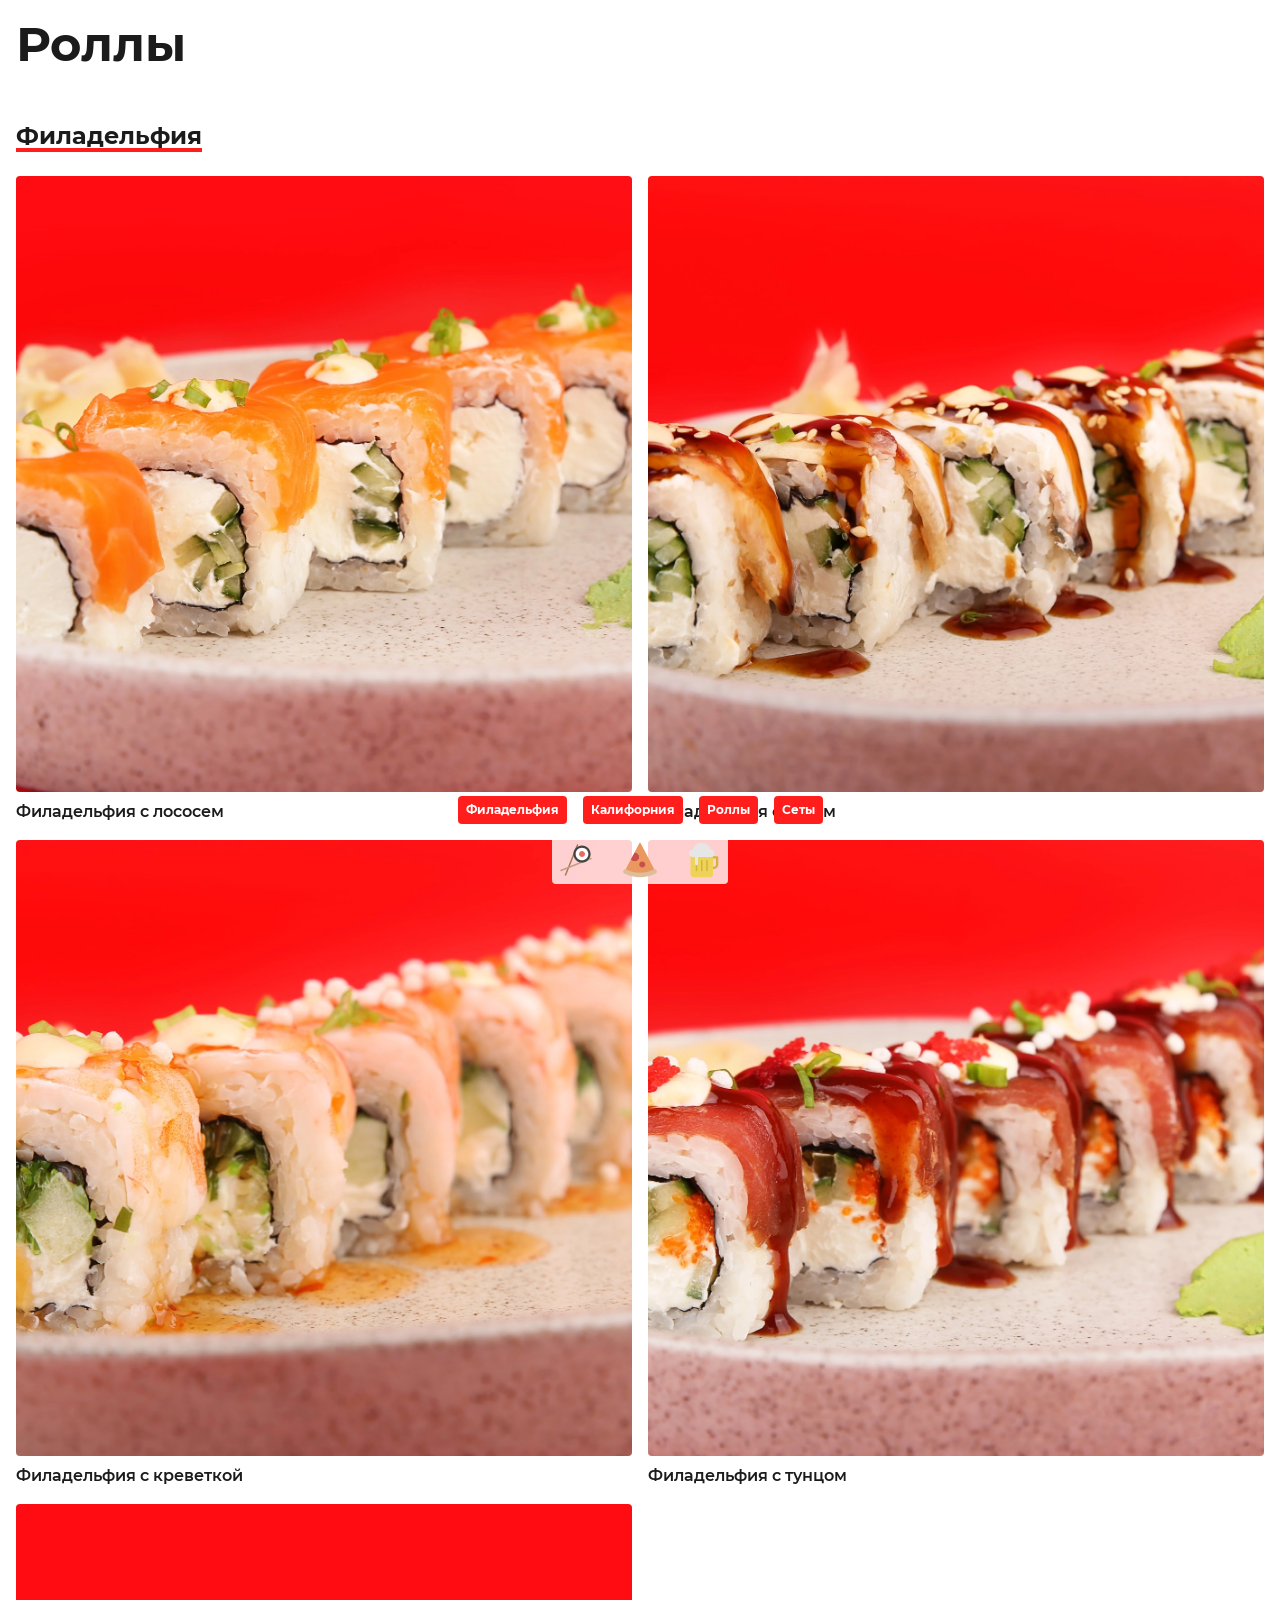
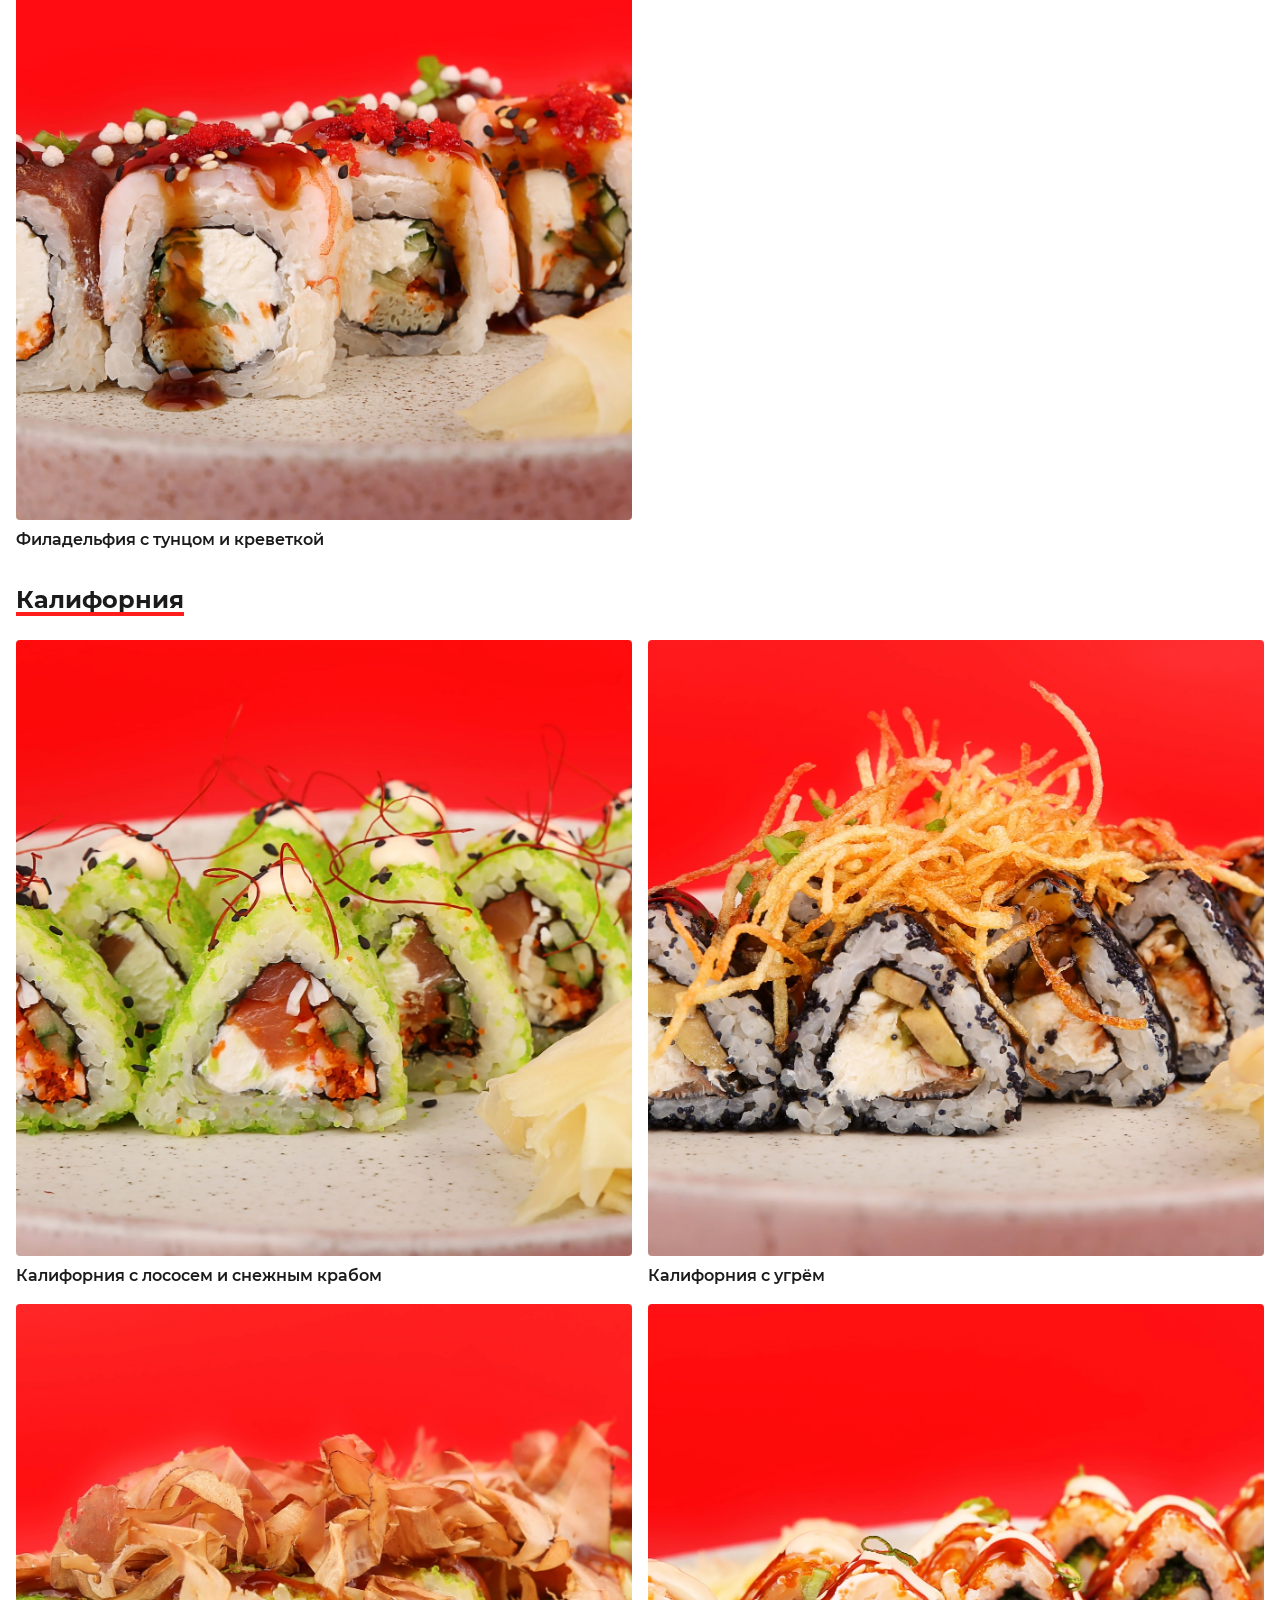
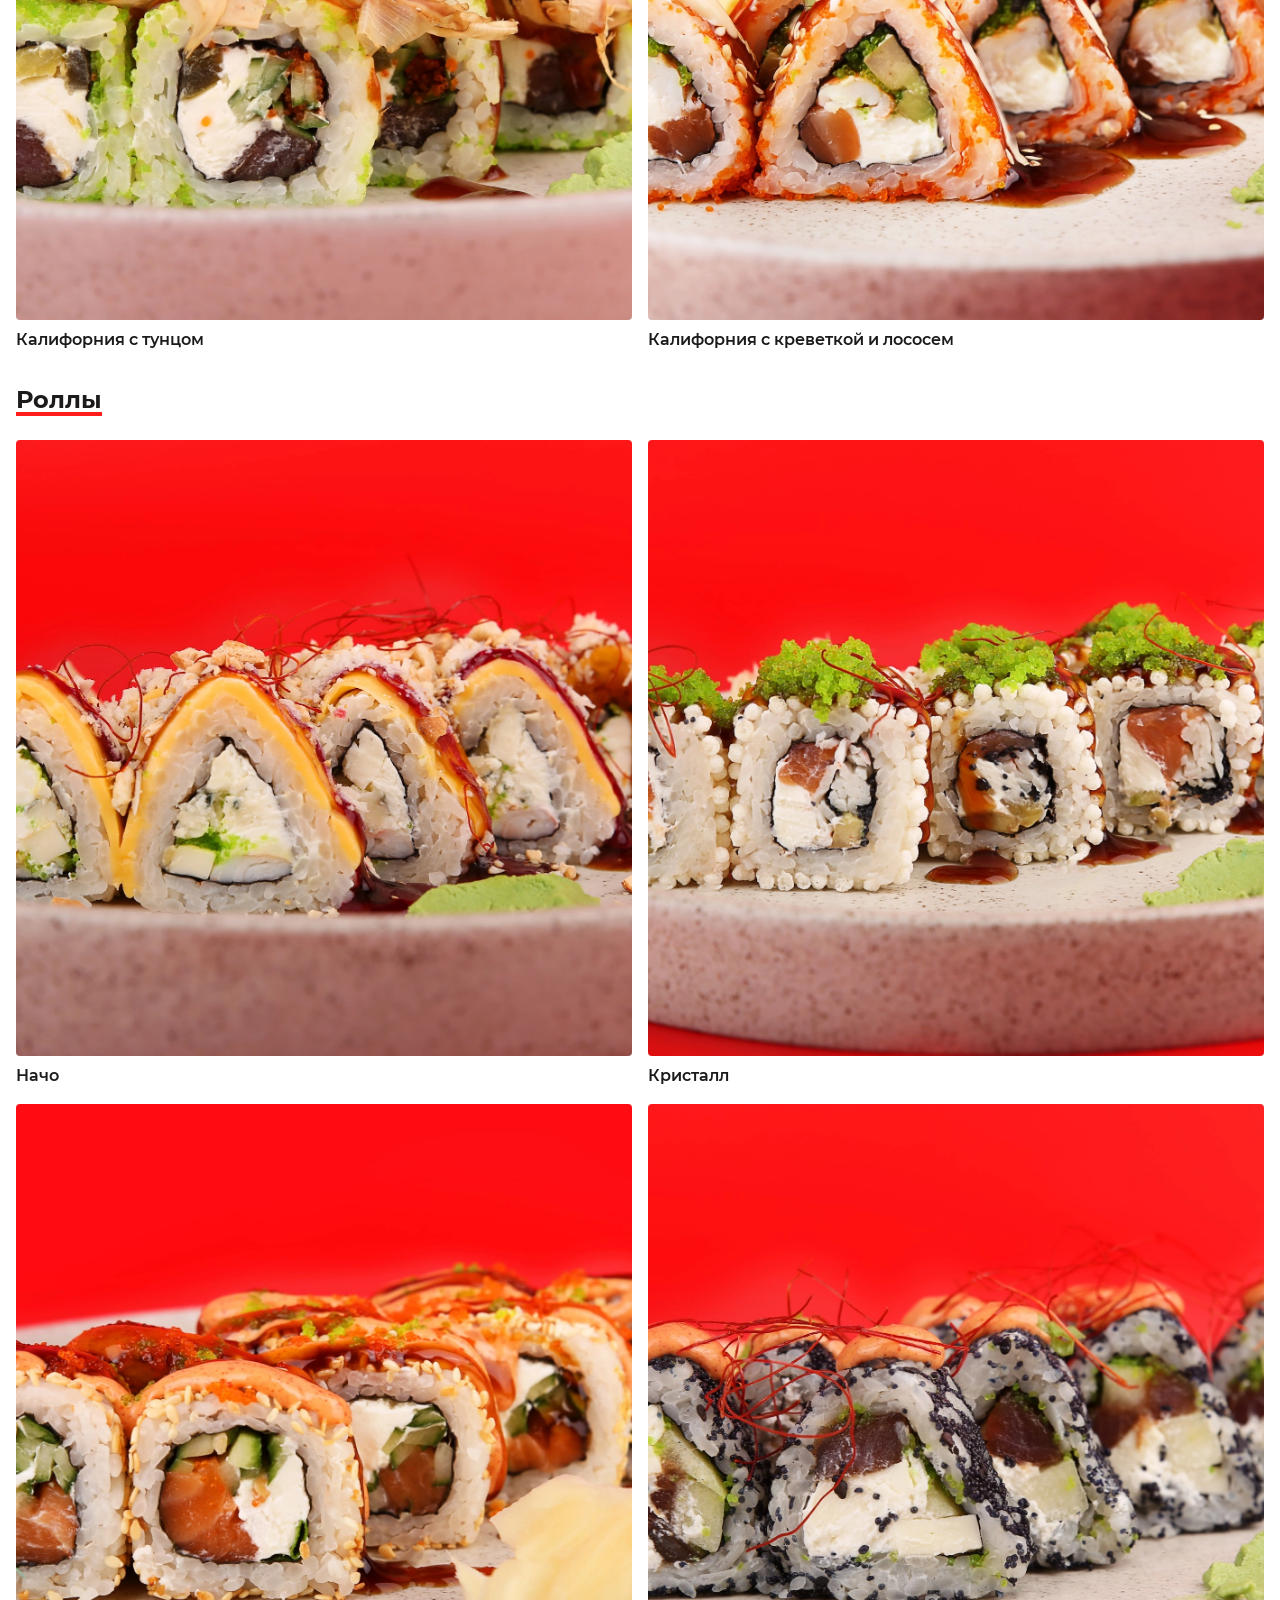
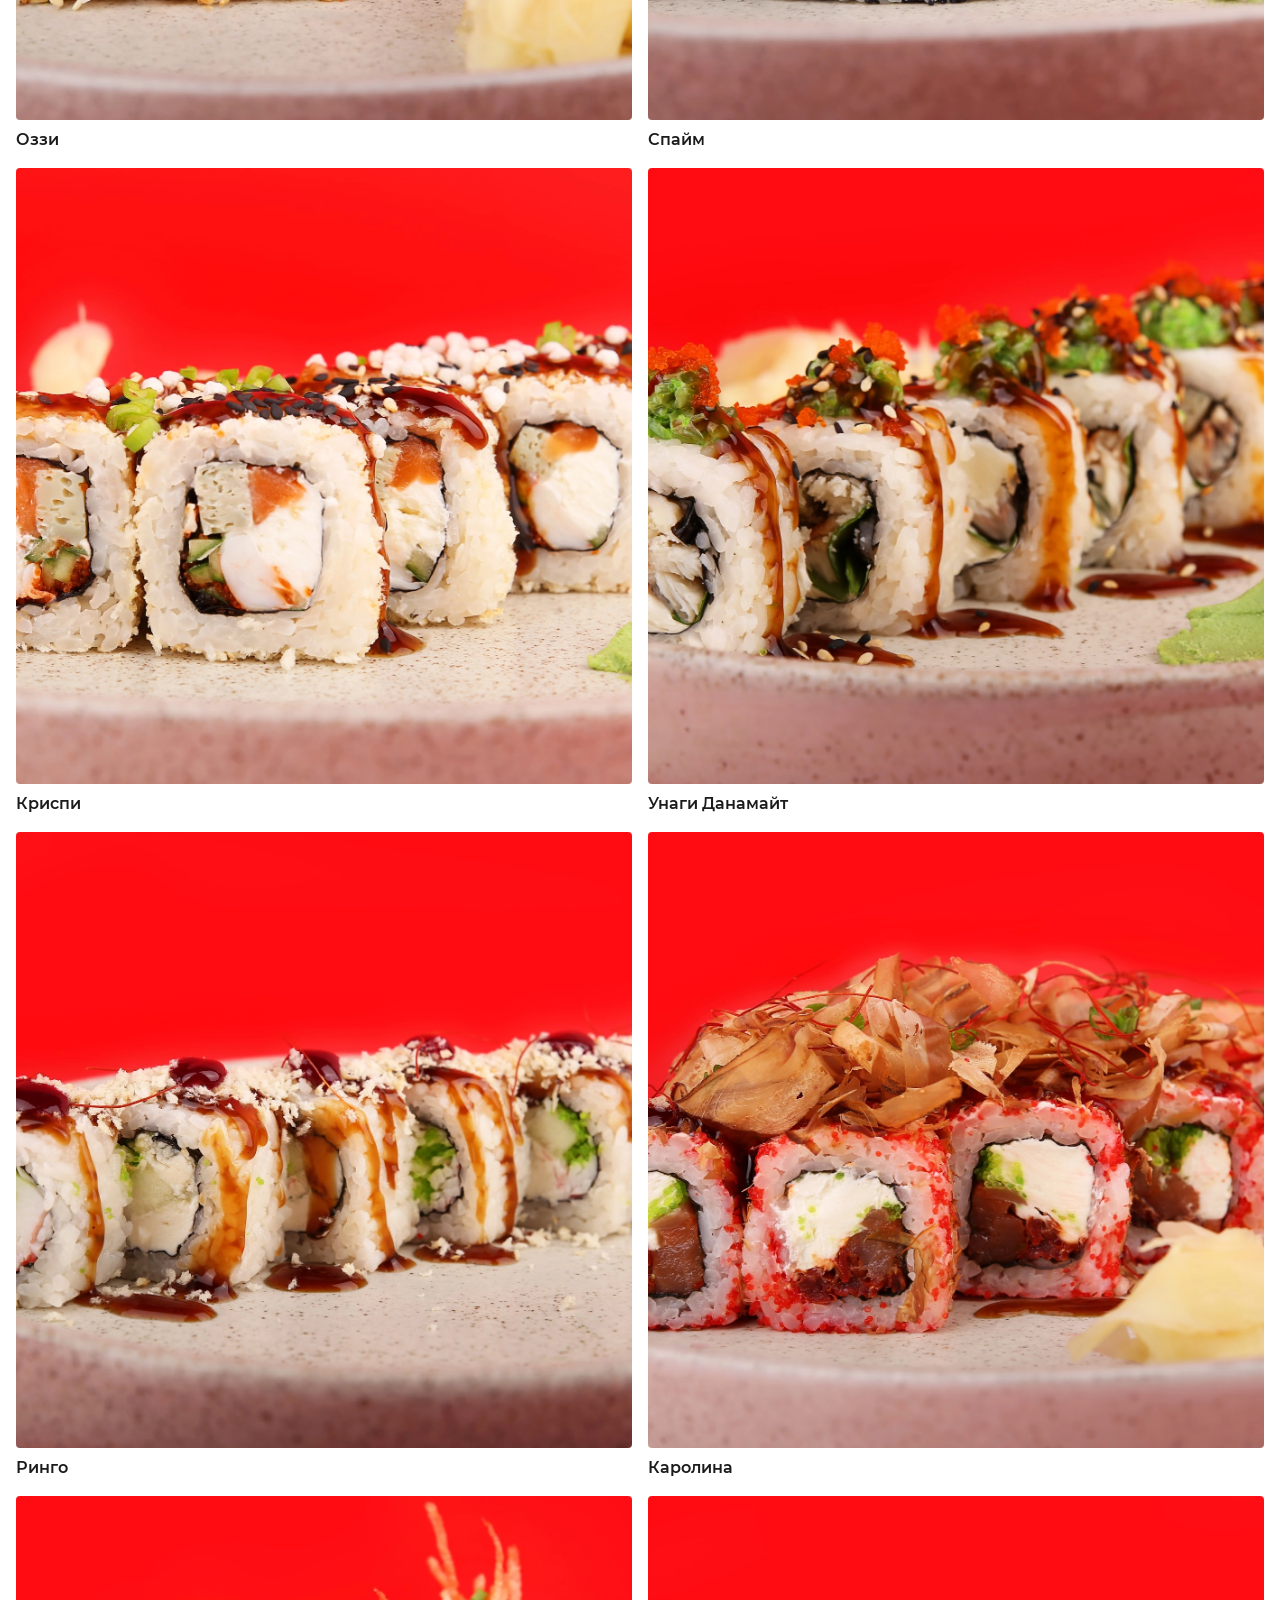
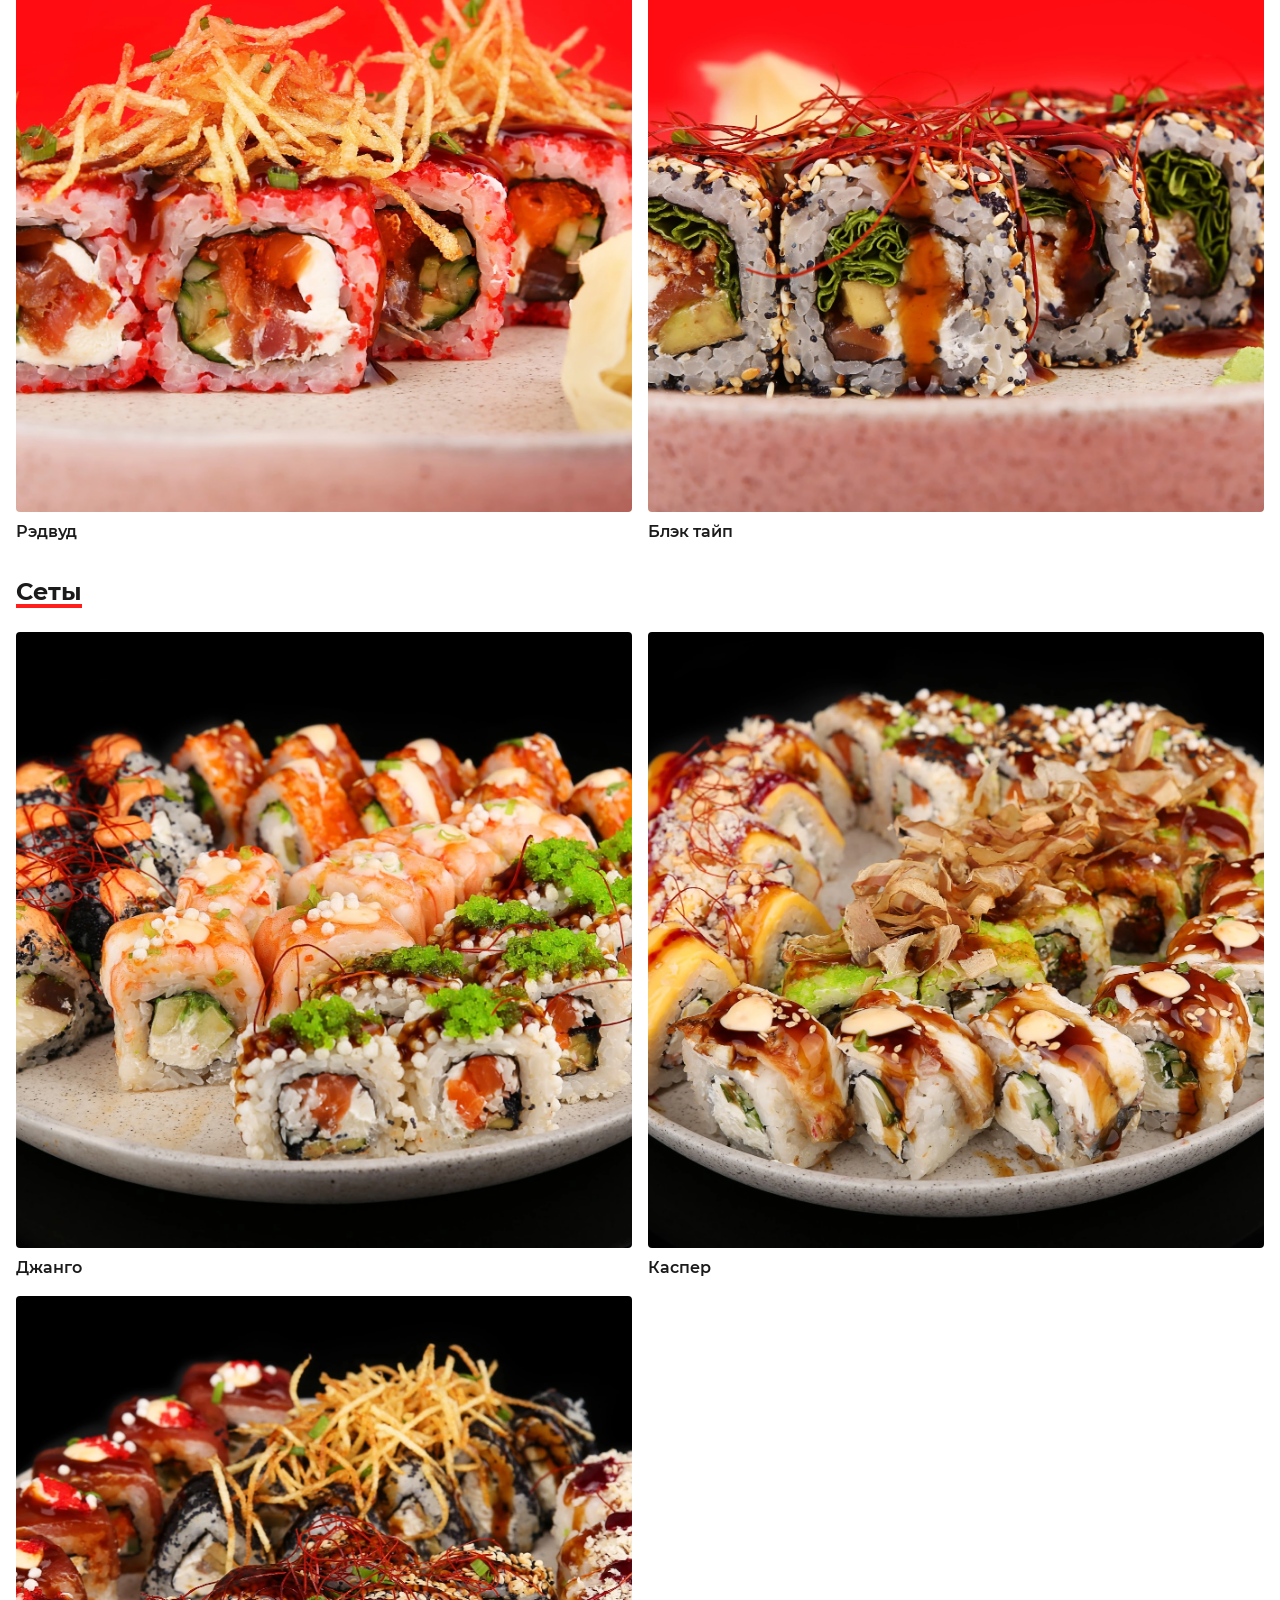
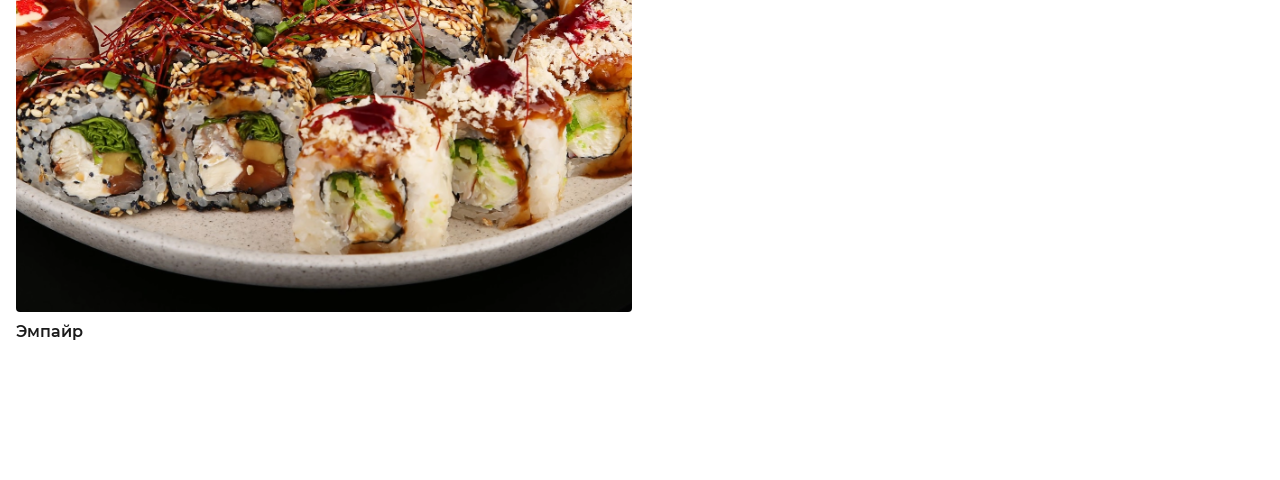
==== index.html @ 9e0c62c6 "Add files via upload" ====
<!DOCTYPE html>
<html class="page" lang="ru">
  <head>
    <meta charset="utf-8">
    <meta name="viewport" content="width=device-width initial-scale=1">
    <meta name="format-detection" content="telephone=no">
    <meta name="format-detection" content="date=no">
    <meta name="format-detection" content="address=no">
    <meta name="format-detection" content="email=no">
    <link rel="icon" href="favicon/favicon.ico" sizes="any">
    <link rel="icon" href="favicon/icon.svg" type="image/svg+xml">
    <link rel="apple-touch-icon" href="favicon/apple-touch-icon.png">
    <link rel="manifest" href="favicon/site.webmanifest">
    <title>RedCups</title>
    <meta name="description" content="RedCups">
    <link rel="preload" href="fonts/montserrat-400.woff2" as="font" crossorigin="anonymous">
    <link rel="preload" href="fonts/montserrat-600.woff2" as="font" crossorigin="anonymous">
    <link rel="preload" href="fonts/montserrat-700.woff2" as="font" crossorigin="anonymous">
    <link rel="stylesheet" href="css/style.min.css?_v=20260704190620">
  </head>
  <body class="page__body">
    <header class="header">
      <div class="header__container container">
        <div class="header__filter filter">
          <ul class="filter__list">
            <li class="filter__item"><a class="filter__link" href="#menu-list-1">Филадельфия</a></li>
            <li class="filter__item"><a class="filter__link" href="#menu-list-2">Калифорния </a></li>
            <li class="filter__item"><a class="filter__link" href="#menu-list-3">Роллы </a></li>
            <li class="filter__item"><a class="filter__link" href="#menu-list-4">Сеты</a></li>
          </ul>
        </div>
        <div class="header__wrapper"><a class="header__toggle" href="index.html"><img class="header__toggle-image" src="./img/static/category-1.svg" alt="Роллы" loading="lazy"></a><a class="header__toggle" href="menu.html"><img class="header__toggle-image" src="./img/static/category-2.svg" alt="Меню." loading="lazy"></a><a class="header__toggle" href="drink.html"><img class="header__toggle-image" src="./img/static/category-3.svg" alt="Напитки" loading="lazy"></a></div>
      </div>
    </header>
    <main class="main">
      <h1 class="main__title">Роллы</h1>
      <section class="content">
        <div class="content__container container">
          <div class="menu">
                <ul class="menu__list" id="menu-list-1">
                  <li class="menu__item">
                    <h2 class="menu__title">Филадельфия</h2>
                    <ul class="menu__position-list">
                      <li class="item">
                        <h3 class="item__title">Филадельфия с лососем</h3>
                        <div class="item__image">
                          <picture>
                            <source srcset="./img/content/rolls-01.webp" type="image/webp"><img src="./img/content/rolls-01.jpg" alt="" width="156">
                          </picture>
                        </div>
                            <article class="card">
                              <button class="card__close" type="button"><span class="card__icon"><img src="./img/static/menu-close.svg" alt=""></span></button>
                              <div class="card__wrapper">
                                <h3 class="card__title">Филадельфия с лососем</h3>
                                <div class="card__image">
                                  <picture>
                                    <source srcset="./img/content/rolls-01.webp" type="image/webp"><img src="./img/content/rolls-01.jpg" alt="">
                                  </picture>
                                </div>
                                <div class="card__text">
                    <p><b>Выход:</b> 250г.</p>
                    <p><b>Время приготовления:</b> 2 минуты.</p>
                    <p><b>Состав:</b> Рис, нори, лосось, огурец, сливочный сыр, соус майо, зелёный лук.</p>
                    <p><b>Алергены:</b> Сыр, яйцо, морепродукты.</p>
                    <p><b>Особенности приготовления:</b> Начинка выкладывается равномерно по центру. Ролл квадратной формы, нарезается на 6 частей.</p>
                    <p><b>Зона контроля:</b> Подача соответствует фотографии в меню. Кусочки ролла одинаковые.</p>
                    <p><b>Варианты замены сырья:</b> Заменить ничего нельзя, можно не ложить любой из компонентов, но при этом первоначальный вкус ролла будет утерян.</p>
                </div>
                              </div>
                            </article>
                      </li>
                      <li class="item">
                        <h3 class="item__title">Филадельфия с угрём</h3>
                        <div class="item__image">
                          <picture>
                            <source srcset="./img/content/rolls-02.webp" type="image/webp"><img src="./img/content/rolls-02.jpg" alt="" width="156">
                          </picture>
                        </div>
                            <article class="card">
                              <button class="card__close" type="button"><span class="card__icon"><img src="./img/static/menu-close.svg" alt=""></span></button>
                              <div class="card__wrapper">
                                <h3 class="card__title">Филадельфия с угрём</h3>
                                <div class="card__image">
                                  <picture>
                                    <source srcset="./img/content/rolls-02.webp" type="image/webp"><img src="./img/content/rolls-02.jpg" alt="">
                                  </picture>
                                </div>
                                <div class="card__text">
                    <p><b>Выход:</b> 250г.</p>
                    <p><b>Время приготовления:</b> 2 минуты.</p>
                    <p><b>Состав:</b> Рис, нори, угорь, сливочный сыр, огурец, соус майо и унаги, кунжут белый жаренный, зелёный лук.</p>
                    <p><b>Алергены:</b> Сыр, яйцо, морепродукты, кунжут.</p>
                    <p><b>Особенности приготовления:</b> Начинка выкладывается равномерно по центру. Ролл квадратной формы, нарезается на 6 частей.</p>
                    <p><b>Зона контроля:</b> Подача соответствует фотографии в меню. Кусочки ролла одинаковые.</p>
                    <p><b>Варианты замены сырья:</b> Заменить ничего нельзя, можно не ложить любой из компонентов, но при этом первоначальный вкус ролла будет утерян.</p>
                </div>
                              </div>
                            </article>
                      </li>
                      <li class="item">
                        <h3 class="item__title">Филадельфия с креветкой</h3>
                        <div class="item__image">
                          <picture>
                            <source srcset="./img/content/rolls-03.webp" type="image/webp"><img src="./img/content/rolls-03.jpg" alt="" width="156">
                          </picture>
                        </div>
                            <article class="card">
                              <button class="card__close" type="button"><span class="card__icon"><img src="./img/static/menu-close.svg" alt=""></span></button>
                              <div class="card__wrapper">
                                <h3 class="card__title">Филадельфия с креветкой</h3>
                                <div class="card__image">
                                  <picture>
                                    <source srcset="./img/content/rolls-03.webp" type="image/webp"><img src="./img/content/rolls-03.jpg" alt="">
                                  </picture>
                                </div>
                                <div class="card__text">
                    <p><b>Выход:</b> 250г.</p>
                    <p><b>Время приготовления:</b> 2 минуты.</p>
                    <p><b>Состав:</b> Рис, нори, креветка, сливочный сыр, яблоко, тар-тар из чуки (мелко рубленная чука, икра масаго зелёная, соус гомадаре), соус майо (майонез перепелиный, соус сладкий чили) и сладкий чили, рисовые шарики, зелёный лук.</p>
                    <p><b>Алергены:</b> Сыр, яйцо, морепродукты.</p>
                    <p><b>Особенности приготовления:</b> Начинка выкладывается равномерно по центру. Ролл квадратной формы, нарезается на 6 частей.</p>
                    <p><b>Зона контроля:</b> Подача соответствует фотографии в меню. Кусочки ролла одинаковые.</p>
                    <p><b>Варианты замены сырья:</b> Заменить ничего нельзя, можно не ложить любой из компонентов, но при этом первоначальный вкус ролла будет утерян.</p>
                </div>
                              </div>
                            </article>
                      </li>
                      <li class="item">
                        <h3 class="item__title">Филадельфия с тунцом</h3>
                        <div class="item__image">
                          <picture>
                            <source srcset="./img/content/rolls-04.webp" type="image/webp"><img src="./img/content/rolls-04.jpg" alt="" width="156">
                          </picture>
                        </div>
                            <article class="card">
                              <button class="card__close" type="button"><span class="card__icon"><img src="./img/static/menu-close.svg" alt=""></span></button>
                              <div class="card__wrapper">
                                <h3 class="card__title">Филадельфия с тунцом</h3>
                                <div class="card__image">
                                  <picture>
                                    <source srcset="./img/content/rolls-04.webp" type="image/webp"><img src="./img/content/rolls-04.jpg" alt="">
                                  </picture>
                                </div>
                                <div class="card__text">
                    <p><b>Выход:</b> 250г.</p>
                    <p><b>Время приготовления:</b> 2 минуты.</p>
                    <p><b>Состав:</b> Рис, нори, маринованный тунец (соевый соус, соус мирин), сливочный сыр, огурец, перец холопеньо, икра масаго красная, соус хабанеро (острый соус табаско хабанеро, смешанный с соусом унаги), соус майо (майонез смешанный со сладким чили), рисовые шарики, зелёный лук.</p>
                    <p><b>Алергены:</b> Сыр, яйцо, морепродукты, острый перец.</p>
                    <p><b>Особенности приготовления:</b> Начинка выкладывается равномерно по центру. Ролл квадратной формы, нарезается на 6 частей.</p>
                    <p><b>Зона контроля:</b> Подача соответствует фотографии в меню. Кусочки ролла одинаковые.</p>
                    <p><b>Варианты замены сырья:</b> Заменить ничего нельзя, можно не ложить любой из компонентов, но при этом первоначальный вкус ролла будет утерян.</p>
                </div>
                              </div>
                            </article>
                      </li>
                      <li class="item">
                        <h3 class="item__title">Филадельфия с тунцом и креветкой</h3>
                        <div class="item__image">
                          <picture>
                            <source srcset="./img/content/rolls-05.webp" type="image/webp"><img src="./img/content/rolls-05.jpg" alt="" width="156">
                          </picture>
                        </div>
                            <article class="card">
                              <button class="card__close" type="button"><span class="card__icon"><img src="./img/static/menu-close.svg" alt=""></span></button>
                              <div class="card__wrapper">
                                <h3 class="card__title">Филадельфия с тунцом и креветкой</h3>
                                <div class="card__image">
                                  <picture>
                                    <source srcset="./img/content/rolls-05.webp" type="image/webp"><img src="./img/content/rolls-05.jpg" alt="">
                                  </picture>
                                </div>
                                <div class="card__text">
                    <p><b>Выход:</b> 290г.</p>
                    <p><b>Время приготовления:</b> 2,5 минуты.</p>
                    <p><b>Состав:</b> Рис, нори, сливочный сыр, огурец, икра масаго оранжевая (внутри), японский блинчик. Половина ролла панируется в тунце маринованном (соевый соус, соус мирин), сверху ставятся капли соуса хабанеро (соус табаско хабанеро смешанный с унаги) и посыпается рисовыми шариками и зелёным луком. Вторая половина панируется в отварной креветке, поливается соусом унаги, декорируется икрой масаго красной и миксом кунжута.</p>
                    <p><b>Алергены:</b> Сыр, яйцо, морепродукты, острый перец.</p>
                    <p><b>Особенности приготовления:</b> Начинка выкладывается равномерно по центру. Ролл квадратной формы, нарезается на 8 частей.</p>
                    <p><b>Зона контроля:</b> Подача соответствует фотографии в меню. Кусочки ролла одинаковые.</p>
                    <p><b>Варианты замены сырья:</b> Заменить ничего нельзя, можно не ложить любой из компонентов, но при этом первоначальный вкус ролла будет утерян.</p>
                </div>
                              </div>
                            </article>
                      </li>
                    </ul>
                  </li>
                </ul>
                <ul class="menu__list" id="menu-list-2">
                  <li class="menu__item">
                    <h2 class="menu__title">Калифорния</h2>
                    <ul class="menu__position-list">
                      <li class="item">
                        <h3 class="item__title">Калифорния с лососем и снежным крабом</h3>
                        <div class="item__image">
                          <picture>
                            <source srcset="./img/content/rolls-06.webp" type="image/webp"><img src="./img/content/rolls-06.jpg" alt="" width="156">
                          </picture>
                        </div>
                            <article class="card">
                              <button class="card__close" type="button"><span class="card__icon"><img src="./img/static/menu-close.svg" alt=""></span></button>
                              <div class="card__wrapper">
                                <h3 class="card__title">Калифорния с лососем и снежным крабом</h3>
                                <div class="card__image">
                                  <picture>
                                    <source srcset="./img/content/rolls-06.webp" type="image/webp"><img src="./img/content/rolls-06.jpg" alt="">
                                  </picture>
                                </div>
                                <div class="card__text">
                    <p><b>Выход:</b> 220г.</p>
                    <p><b>Время приготовления:</b> 2 минуты</p>
                    <p><b>Состав:</b> Рис, нори, копчённый лосось, снежный краб, сливочный сыр, огурец, масаго оранжевая (внутри). Панируется в зелёной икре масаго, сверху точки соуса майо (майонез и соус сладкий чили), декорируется чёрным кунжутом и нитями чили.</p>
                    <p><b>Алергены:</b> Сыр, яйцо, морепродукты.</p>
                    <p><b>Особенности приготовления:</b> Начинка выкладывается равномерно по центру. Ролл треугольной формы, нарезается на 8 частей.</p>
                    <p><b>Зона контроля:</b> Подача соответствует фотографии в меню. Кусочки ролла одинаковые.</p>
                    <p><b>Варианты замены сырья:</b> Заменить ничего нельзя, можно не ложить любой из компонентов, но при этом первоначальный вкус ролла будет утерян.</p>
                </div>
                              </div>
                            </article>
                      </li>
                      <li class="item">
                        <h3 class="item__title">Калифорния с угрём</h3>
                        <div class="item__image">
                          <picture>
                            <source srcset="./img/content/rolls-07.webp" type="image/webp"><img src="./img/content/rolls-07.jpg" alt="" width="156">
                          </picture>
                        </div>
                            <article class="card">
                              <button class="card__close" type="button"><span class="card__icon"><img src="./img/static/menu-close.svg" alt=""></span></button>
                              <div class="card__wrapper">
                                <h3 class="card__title">Калифорния с угрём</h3>
                                <div class="card__image">
                                  <picture>
                                    <source srcset="./img/content/rolls-07.webp" type="image/webp"><img src="./img/content/rolls-07.jpg" alt="">
                                  </picture>
                                </div>
                                <div class="card__text">
                    <p><b>Выход:</b> 230г.</p>
                    <p><b>Время приготовления:</b> 2 минуты.</p>
                    <p><b>Состав:</b> Рис, нори, угорь, авокадо, сливочный сыр. Панируется в чёрной икре масаго и чёрном кунжуте, поливается соусом унаги, украшается картофелем пай и зелёным луком.</p>
                    <p><b>Алергены:</b> Сыр, авокадо, морепродукты.</p>
                    <p><b>Особенности приготовления:</b> Начинка выкладывается равномерно по центру. Ролл треугольной формы, нарезается на 8 частей.</p>
                    <p><b>Зона контроля:</b> Подача соответствует фотографии в меню. Кусочки ролла одинаковые.</p>
                    <p><b>Варианты замены сырья:</b> Заменить ничего нельзя, можно не ложить любой из компонентов, но при этом первоначальный вкус ролла будет утерян.</p>
                </div>
                              </div>
                            </article>
                      </li>
                      <li class="item">
                        <h3 class="item__title">Калифорния с тунцом</h3>
                        <div class="item__image">
                          <picture>
                            <source srcset="./img/content/rolls-08.webp" type="image/webp"><img src="./img/content/rolls-08.jpg" alt="" width="156">
                          </picture>
                        </div>
                            <article class="card">
                              <button class="card__close" type="button"><span class="card__icon"><img src="./img/static/menu-close.svg" alt=""></span></button>
                              <div class="card__wrapper">
                                <h3 class="card__title">Калифорния с тунцом</h3>
                                <div class="card__image">
                                  <picture>
                                    <source srcset="./img/content/rolls-08.webp" type="image/webp"><img src="./img/content/rolls-08.jpg" alt="">
                                  </picture>
                                </div>
                                <div class="card__text">
                    <p><b>Выход:</b> 230г.</p>
                    <p><b>Время приготовления:</b> 2 минуты.</p>
                    <p><b>Состав:</b> Рис, нори, маринованный тунец (соус соевый и соус мирин), перец холопеньо, сливочный сыр, огурец, оранжевая икра масаго. Панируется в зелёной икре масаго, поливается соусом хабанеро (соус табаско хабанеро и унаги), украшается стружкой тунца.</p>
                    <p><b>Алергены:</b> Сыр, острый перец, морепродукты.</p>
                    <p><b>Особенности приготовления:</b> Начинка выкладывается равномерно по центру. Ролл квадратной формы, нарезается на 8 частей.</p>
                    <p><b>Зона контроля:</b> Подача соответствует фотографии в меню. Кусочки ролла одинаковые.</p>
                    <p><b>Варианты замены сырья:</b> Заменить ничего нельзя, можно не ложить любой из компонентов, но при этом первоначальный вкус ролла будет утерян.</p>
                </div>
                              </div>
                            </article>
                      </li>
                      <li class="item">
                        <h3 class="item__title">Калифорния с креветкой и лососем</h3>
                        <div class="item__image">
                          <picture>
                            <source srcset="./img/content/rolls-09.webp" type="image/webp"><img src="./img/content/rolls-09.jpg" alt="" width="156">
                          </picture>
                        </div>
                            <article class="card">
                              <button class="card__close" type="button"><span class="card__icon"><img src="./img/static/menu-close.svg" alt=""></span></button>
                              <div class="card__wrapper">
                                <h3 class="card__title">Калифорния с креветкой и лососем</h3>
                                <div class="card__image">
                                  <picture>
                                    <source srcset="./img/content/rolls-09.webp" type="image/webp"><img src="./img/content/rolls-09.jpg" alt="">
                                  </picture>
                                </div>
                                <div class="card__text">
                    <p><b>Выход:</b> 220г.</p>
                    <p><b>Время приготовления:</b> 2 минуты.</p>
                    <p><b>Состав:</b> Рис, нори, лосось, авокадо, сливочный сыр, креветка отварная, икра масаго зелёная. Панируется в оранжевой икре масаго, поливается соусом унаги и майо (майонез со сладким чили), украшается зелёным луком и жаренным кунжутом.</p>
                    <p><b>Алергены:</b> Сыр, яйцо, морепродукты.</p>
                    <p><b>Особенности приготовления:</b> Начинка выкладывается равномерно по центру. Ролл треугольной формы, нарезается на 8 частей.</p>
                    <p><b>Зона контроля:</b> Подача соответствует фотографии в меню. Кусочки ролла одинаковые.</p>
                    <p><b>Варианты замены сырья:</b> Заменить ничего нельзя, можно не ложить любой из компонентов, но при этом первоначальный вкус ролла будет утерян.</p>
                </div>
                              </div>
                            </article>
                      </li>
                    </ul>
                  </li>
                </ul>
                <ul class="menu__list" id="menu-list-3">
                  <li class="menu__item">
                    <h2 class="menu__title">Роллы</h2>
                    <ul class="menu__position-list">
                      <li class="item">
                        <h3 class="item__title">Начо</h3>
                        <div class="item__image">
                          <picture>
                            <source srcset="./img/content/rolls-10.webp" type="image/webp"><img src="./img/content/rolls-10.jpg" alt="" width="156">
                          </picture>
                        </div>
                            <article class="card">
                              <button class="card__close" type="button"><span class="card__icon"><img src="./img/static/menu-close.svg" alt=""></span></button>
                              <div class="card__wrapper">
                                <h3 class="card__title">Начо</h3>
                                <div class="card__image">
                                  <picture>
                                    <source srcset="./img/content/rolls-10.webp" type="image/webp"><img src="./img/content/rolls-10.jpg" alt="">
                                  </picture>
                                </div>
                                <div class="card__text">
                    <p><b>Выход:</b> 260г.</p>
                    <p><b>Время приготовления:</b> 2,5 минуты.</p>
                    <p><b>Состав:</b> Сырный ролл с креветкой и малиновым соусом. Рис, нори, сыры: сливочный, фета копчёная, дор блю, тостерный, икра масаго зелёная, креветка отварная. Сверху поливается соусом малиновым и соусом унаги, декорируется орехом кешью, нити чили,  крошкой пармезана и королевского сыра.</p>
                    <p><b>Алергены:</b> Сыр, малиновый соус, морепродукты.</p>
                    <p><b>Особенности приготовления:</b> Начинка выкладывается равномерно по центру. Ролл треугольной формы, нарезается на 8 частей.</p>
                    <p><b>Зона контроля:</b> Подача соответствует фотографии в меню. Кусочки ролла одинаковые.</p>
                    <p><b>Варианты замены сырья:</b> Заменить ничего нельзя, можно не ложить любой из компонентов, но при этом первоначальный вкус ролла будет утерян.</p>
                </div>
                              </div>
                            </article>
                      </li>
                      <li class="item">
                        <h3 class="item__title">Кристалл</h3>
                        <div class="item__image">
                          <picture>
                            <source srcset="./img/content/rolls-11.webp" type="image/webp"><img src="./img/content/rolls-11.jpg" alt="" width="156">
                          </picture>
                        </div>
                            <article class="card">
                              <button class="card__close" type="button"><span class="card__icon"><img src="./img/static/menu-close.svg" alt=""></span></button>
                              <div class="card__wrapper">
                                <h3 class="card__title">Кристалл</h3>
                                <div class="card__image">
                                  <picture>
                                    <source srcset="./img/content/rolls-11.webp" type="image/webp"><img src="./img/content/rolls-11.jpg" alt="">
                                  </picture>
                                </div>
                                <div class="card__text">
                    <p><b>Выход:</b> 240г.</p>
                    <p><b>Время приготовления:</b> 2,5 минуты.</p>
                    <p><b>Состав:</b> Рис, нори, копчёный лосось, снежный краб, авокадо, сливочный сыр, соус спайси, чёрная икра масаго. Панируется в рисовых шариках, поливается соусом унаги, и декорируется зелёной икрой масаго и нитями чили.</p>
                    <p><b>Алергены:</b> Сыр, авокадо, морепродукты.</p>
                    <p><b>Особенности приготовления:</b> Начинка выкладывается равномерно по центру. Ролл квадратной формы, нарезается на 8 частей.</p>
                    <p><b>Зона контроля:</b> Подача соответствует фотографии в меню. Кусочки ролла одинаковые.</p>
                    <p><b>Варианты замены сырья:</b> Заменить ничего нельзя, можно не ложить любой из компонентов, но при этом первоначальный вкус ролла будет утерян.</p>
                </div>
                              </div>
                            </article>
                      </li>
                      <li class="item">
                        <h3 class="item__title">Оззи</h3>
                        <div class="item__image">
                          <picture>
                            <source srcset="./img/content/rolls-12.webp" type="image/webp"><img src="./img/content/rolls-12.jpg" alt="" width="156">
                          </picture>
                        </div>
                            <article class="card">
                              <button class="card__close" type="button"><span class="card__icon"><img src="./img/static/menu-close.svg" alt=""></span></button>
                              <div class="card__wrapper">
                                <h3 class="card__title">Оззи</h3>
                                <div class="card__image">
                                  <picture>
                                    <source srcset="./img/content/rolls-12.webp" type="image/webp"><img src="./img/content/rolls-12.jpg" alt="">
                                  </picture>
                                </div>
                                <div class="card__text">
                    <p><b>Выход:</b> 230г.</p>
                    <p><b>Время приготовления:</b> 2,5 минуты.</p>
                    <p><b>Состав:</b> Класическое сочетание лосося, зелёного лука и сливочного сыра. Рис, нори, лосось, огурец, сливочный сыр, зелёный лук. Панируется в жаренном кунжуте, поливается соусом спайси и унаги, декорируется оранжевой и зелёной икрой масаго.</p>
                    <p><b>Алергены:</b> Сыр, соус спайси, морепродукты.</p>
                    <p><b>Особенности приготовления:</b> Начинка выкладывается равномерно по центру. Ролл квадратной формы, нарезается на 8 частей.</p>
                    <p><b>Зона контроля:</b> Подача соответствует фотографии в меню. Кусочки ролла одинаковые.</p>
                    <p><b>Варианты замены сырья:</b> Заменить ничего нельзя, можно не ложить любой из компонентов, но при этом первоначальный вкус ролла будет утерян.</p>
                </div>
                              </div>
                            </article>
                      </li>
                      <li class="item">
                        <h3 class="item__title">Спайм</h3>
                        <div class="item__image">
                          <picture>
                            <source srcset="./img/content/rolls-13.webp" type="image/webp"><img src="./img/content/rolls-13.jpg" alt="" width="156">
                          </picture>
                        </div>
                            <article class="card">
                              <button class="card__close" type="button"><span class="card__icon"><img src="./img/static/menu-close.svg" alt=""></span></button>
                              <div class="card__wrapper">
                                <h3 class="card__title">Спайм</h3>
                                <div class="card__image">
                                  <picture>
                                    <source srcset="./img/content/rolls-13.webp" type="image/webp"><img src="./img/content/rolls-13.jpg" alt="">
                                  </picture>
                                </div>
                                <div class="card__text">
                    <p><b>Выход:</b> 230г.</p>
                    <p><b>Время приготовления:</b> 2 минуты.</p>
                    <p><b>Состав:</b> Рис, нори, маринованный тунец (соевый соус, соус мирин), копчёная фета, яблоко, сливочный сыр. Панируется в чёрной икре масаго и чёрном кунжуте. Украшается соусом спайси, зелёным луком и нитями чили.</p>
                    <p><b>Алергены:</b> Сыр, соус спайси, морепродукты.</p>
                    <p><b>Особенности приготовления:</b> Начинка выкладывается равномерно по центру. Ролл треугольной формы, нарезается на 8 частей.</p>
                    <p><b>Зона контроля:</b> Подача соответствует фотографии в меню. Кусочки ролла одинаковые.</p>
                    <p><b>Варианты замены сырья:</b> Заменить ничего нельзя, можно не ложить любой из компонентов, но при этом первоначальный вкус ролла будет утерян.</p>
                </div>
                              </div>
                            </article>
                      </li>
                      <li class="item">
                        <h3 class="item__title">Криспи</h3>
                        <div class="item__image">
                          <picture>
                            <source srcset="./img/content/rolls-14.webp" type="image/webp"><img src="./img/content/rolls-14.jpg" alt="" width="156">
                          </picture>
                        </div>
                            <article class="card">
                              <button class="card__close" type="button"><span class="card__icon"><img src="./img/static/menu-close.svg" alt=""></span></button>
                              <div class="card__wrapper">
                                <h3 class="card__title">Криспи</h3>
                                <div class="card__image">
                                  <picture>
                                    <source srcset="./img/content/rolls-14.webp" type="image/webp"><img src="./img/content/rolls-14.jpg" alt="">
                                  </picture>
                                </div>
                                <div class="card__text">
                    <p><b>Выход:</b> 230г.</p>
                    <p><b>Время приготовления:</b> 2,5 минуты.</p>
                    <p><b>Состав:</b> Рис, нори, сливочный сыр, отварная креветка, лосось, блинчик японский, огурец, оранжевая икра масаго. Панируется в жаренных сухарях панко, поливается соусом унаги и соусом сладкий чили. Украшается рисовыми шариками, миксом кунжута и зелёным луком.</p>
                    <p><b>Алергены:</b> Сыр, яйцо, морепродукты.</p>
                    <p><b>Особенности приготовления:</b> Начинка выкладывается равномерно по центру. Ролл квадратной формы, нарезается на 8 частей.</p>
                    <p><b>Зона контроля:</b> Подача соответствует фотографии в меню. Кусочки ролла одинаковые.</p>
                    <p><b>Варианты замены сырья:</b> Заменить ничего нельзя, можно не ложить любой из компонентов, но при этом первоначальный вкус ролла будет утерян.</p>
                </div>
                              </div>
                            </article>
                      </li>
                      <li class="item">
                        <h3 class="item__title">Унаги Данамайт</h3>
                        <div class="item__image">
                          <picture>
                            <source srcset="./img/content/rolls-15.webp" type="image/webp"><img src="./img/content/rolls-15.jpg" alt="" width="156">
                          </picture>
                        </div>
                            <article class="card">
                              <button class="card__close" type="button"><span class="card__icon"><img src="./img/static/menu-close.svg" alt=""></span></button>
                              <div class="card__wrapper">
                                <h3 class="card__title">Унаги Данамайт</h3>
                                <div class="card__image">
                                  <picture>
                                    <source srcset="./img/content/rolls-15.webp" type="image/webp"><img src="./img/content/rolls-15.jpg" alt="">
                                  </picture>
                                </div>
                                <div class="card__text">
                    <p><b>Выход:</b> 240г.</p>
                    <p><b>Время приготовления:</b> 3 минуты.</p>
                    <p><b>Состав:</b> Рис, нори, угорь, руккола, сыр дор блю, сливочный сыр, японский блинчик. Сверху на ролл выкладывается тар-тар из чуки (чука, икра масаго, соус гомадаре), поливается соусом унаги и украшается оранжевой икрой масаго и миксом кунжута.</p>
                    <p><b>Алергены:</b> Сыр, яйцо, морепродукты.</p>
                    <p><b>Особенности приготовления:</b> Начинка выкладывается равномерно по центру. Ролл квадратной формы, нарезается на 6 частей.</p>
                    <p><b>Зона контроля:</b> Подача соответствует фотографии в меню. Кусочки ролла одинаковые.</p>
                    <p><b>Варианты замены сырья:</b> Заменить ничего нельзя, можно не ложить любой из компонентов, но при этом первоначальный вкус ролла будет утерян.</p>
                </div>
                              </div>
                            </article>
                      </li>
                      <li class="item">
                        <h3 class="item__title">Ринго</h3>
                        <div class="item__image">
                          <picture>
                            <source srcset="./img/content/rolls-16.webp" type="image/webp"><img src="./img/content/rolls-16.jpg" alt="" width="156">
                          </picture>
                        </div>
                            <article class="card">
                              <button class="card__close" type="button"><span class="card__icon"><img src="./img/static/menu-close.svg" alt=""></span></button>
                              <div class="card__wrapper">
                                <h3 class="card__title">Ринго</h3>
                                <div class="card__image">
                                  <picture>
                                    <source srcset="./img/content/rolls-16.webp" type="image/webp"><img src="./img/content/rolls-16.jpg" alt="">
                                  </picture>
                                </div>
                                <div class="card__text">
                    <p><b>Выход:</b> 220г.</p>
                    <p><b>Время приготовления:</b> 2,5 минуты.</p>
                    <p><b>Состав:</b> Рис, нори, отварная креветка, снежный краб, сыр дор блю, яблоко, сливочный сыр, зелёная икра масаго. Сверху ролл поливается соусом унаги, затем на верхнюю часть ролла насыпают жаренные сухари панко. На каждый кусочек ставиться капля малинового соуса и декорируется нитями чили.</p>
                    <p><b>Алергены:</b> Сыр, соус спайси, морепродукты.</p>
                    <p><b>Особенности приготовления:</b> Начинка выкладывается равномерно по центру. Ролл квадратной формы, нарезается на 6 частей.</p>
                    <p><b>Зона контроля:</b> Подача соответствует фотографии в меню. Кусочки ролла одинаковые.</p>
                    <p><b>Варианты замены сырья:</b> Заменить ничего нельзя, можно не ложить любой из компонентов, но при этом первоначальный вкус ролла будет утерян.</p>
                </div>
                              </div>
                            </article>
                      </li>
                      <li class="item">
                        <h3 class="item__title">Каролина</h3>
                        <div class="item__image">
                          <picture>
                            <source srcset="./img/content/rolls-17.webp" type="image/webp"><img src="./img/content/rolls-17.jpg" alt="" width="156">
                          </picture>
                        </div>
                            <article class="card">
                              <button class="card__close" type="button"><span class="card__icon"><img src="./img/static/menu-close.svg" alt=""></span></button>
                              <div class="card__wrapper">
                                <h3 class="card__title">Каролина</h3>
                                <div class="card__image">
                                  <picture>
                                    <source srcset="./img/content/rolls-17.webp" type="image/webp"><img src="./img/content/rolls-17.jpg" alt="">
                                  </picture>
                                </div>
                                <div class="card__text">
                    <p><b>Выход:</b> 230г.</p>
                    <p><b>Время приготовления:</b> 2,5 минуты.</p>
                    <p><b>Состав:</b> Рис, нори, копчённый лосось, вяленные томаты, сливочный сыр, соус спайси, зелёный лук. Панируется в красной икре масаго, поливается соусом унаги, декорируется стружкой тунца, нитями чили и зелёным луком.</p>
                    <p><b>Алергены:</b> Сыр, соус спайси, морепродукты.</p>
                    <p><b>Особенности приготовления:</b> Начинка выкладывается равномерно по центру. Ролл квадратной формы, нарезается на 8 частей.</p>
                    <p><b>Зона контроля:</b> Подача соответствует фотографии в меню. Кусочки ролла одинаковые.</p>
                    <p><b>Варианты замены сырья:</b> Заменить ничего нельзя, можно не ложить любой из компонентов, но при этом первоначальный вкус ролла будет утерян.</p>
                </div>
                              </div>
                            </article>
                      </li>
                      <li class="item">
                        <h3 class="item__title">Рэдвуд</h3>
                        <div class="item__image">
                          <picture>
                            <source srcset="./img/content/rolls-18.webp" type="image/webp"><img src="./img/content/rolls-18.jpg" alt="" width="156">
                          </picture>
                        </div>
                            <article class="card">
                              <button class="card__close" type="button"><span class="card__icon"><img src="./img/static/menu-close.svg" alt=""></span></button>
                              <div class="card__wrapper">
                                <h3 class="card__title">Рэдвуд</h3>
                                <div class="card__image">
                                  <picture>
                                    <source srcset="./img/content/rolls-18.webp" type="image/webp"><img src="./img/content/rolls-18.jpg" alt="">
                                  </picture>
                                </div>
                                <div class="card__text">
                    <p><b>Выход:</b> 230г.</p>
                    <p><b>Время приготовления:</b> 2,5 минуты.</p>
                    <p><b>Состав:</b> Рис, нори, маринованный тунец (соевый соус, соус мирин), лосось, огурец, оранжевая икра масаго. Панируется в красной икре масаго, поливается острым соусом хабанеро (соус табаско хабанеро и унаги). Украшается картофелем пай и зелёным луком.</p>
                    <p><b>Алергены:</b> Сыр, острый соус, морепродукты.</p>
                    <p><b>Особенности приготовления:</b> Начинка выкладывается равномерно по центру. Ролл треугольной формы, нарезается на 8 частей.</p>
                    <p><b>Зона контроля:</b> Подача соответствует фотографии в меню. Кусочки ролла одинаковые.</p>
                    <p><b>Варианты замены сырья:</b> Заменить ничего нельзя, можно не ложить любой из компонентов, но при этом первоначальный вкус ролла будет утерян.</p>
                </div>
                              </div>
                            </article>
                      </li>
                      <li class="item">
                        <h3 class="item__title">Блэк тайп</h3>
                        <div class="item__image">
                          <picture>
                            <source srcset="./img/content/rolls-19.webp" type="image/webp"><img src="./img/content/rolls-19.jpg" alt="" width="156">
                          </picture>
                        </div>
                            <article class="card">
                              <button class="card__close" type="button"><span class="card__icon"><img src="./img/static/menu-close.svg" alt=""></span></button>
                              <div class="card__wrapper">
                                <h3 class="card__title">Блэк тайп</h3>
                                <div class="card__image">
                                  <picture>
                                    <source srcset="./img/content/rolls-19.webp" type="image/webp"><img src="./img/content/rolls-19.jpg" alt="">
                                  </picture>
                                </div>
                                <div class="card__text">
                    <p><b>Выход:</b> 230г.</p>
                    <p><b>Время приготовления:</b> 2 минуты.</p>
                    <p><b>Состав:</b> Рис, нори, копчённый лосось, угорь, авокадо, сливочный сыр, зелень салата. Панируется в чёрной икре масаго и жаренном кунжуте. Поливается соусом унаги, украшается нитями чили и зелёным луком.</p>
                    <p><b>Алергены:</b> Сыр, авокадо, морепродукты.</p>
                    <p><b>Особенности приготовления:</b> Начинка выкладывается равномерно по центру. Ролл квадратной формы, нарезается на 8 частей.</p>
                    <p><b>Зона контроля:</b> Подача соответствует фотографии в меню. Кусочки ролла одинаковые.</p>
                    <p><b>Варианты замены сырья:</b> Заменить ничего нельзя, можно не ложить любой из компонентов, но при этом первоначальный вкус ролла будет утерян.</p>
                </div>
                              </div>
                            </article>
                      </li>
                    </ul>
                  </li>
                </ul>
                <ul class="menu__list" id="menu-list-4">
                  <li class="menu__item">
                    <h2 class="menu__title">Сеты</h2>
                    <ul class="menu__position-list">
                      <li class="item">
                        <h3 class="item__title">Джанго</h3>
                        <div class="item__image">
                          <picture>
                            <source srcset="./img/content/rolls-20.webp" type="image/webp"><img src="./img/content/rolls-20.jpg" alt="" width="156">
                          </picture>
                        </div>
                            <article class="card">
                              <button class="card__close" type="button"><span class="card__icon"><img src="./img/static/menu-close.svg" alt=""></span></button>
                              <div class="card__wrapper">
                                <h3 class="card__title">Джанго</h3>
                                <div class="card__image">
                                  <picture>
                                    <source srcset="./img/content/rolls-20.webp" type="image/webp"><img src="./img/content/rolls-20.jpg" alt="">
                                  </picture>
                                </div>
                                <div class="card__text">
                    <p><b>Выход:</b> 940г.</p>
                    <p><b>Время приготовления:</b> 10 минут.</p>
                    <p><b>Состав:</b> Филадельфия с Креветкой, Кристалл, Спайм, Калифорния с Лососем и Креветкой.</p>
                    <p><b>Алергены:</b> Сыр, морепродукты, соус спайси.</p>
                    <p><b>Зона контроля:</b> Подача соответствует фотографии в меню. Кусочки ролла одинаковые.</p>
                    <p><b>Варианты замены сырья:</b> Заменить ничего нельзя, можно не ложить любой из компонентов, но при этом первоначальный вкус ролла будет утерян.</p>
                </div>
                              </div>
                            </article>
                      </li>
                      <li class="item">
                        <h3 class="item__title">Каспер</h3>
                        <div class="item__image">
                          <picture>
                            <source srcset="./img/content/rolls-21.webp" type="image/webp"><img src="./img/content/rolls-21.jpg" alt="" width="156">
                          </picture>
                        </div>
                            <article class="card">
                              <button class="card__close" type="button"><span class="card__icon"><img src="./img/static/menu-close.svg" alt=""></span></button>
                              <div class="card__wrapper">
                                <h3 class="card__title">Каспер</h3>
                                <div class="card__image">
                                  <picture>
                                    <source srcset="./img/content/rolls-21.webp" type="image/webp"><img src="./img/content/rolls-21.jpg" alt="">
                                  </picture>
                                </div>
                                <div class="card__text">
                    <p><b>Выход:</b> 970г.</p>
                    <p><b>Время приготовления:</b> 10 минут.</p>
                    <p><b>Состав:</b> Филадельфия с Угрём, Начо, Калифорния с Тунцом, Криспи.</p>
                    <p><b>Алергены:</b> Сыр, морепродукты, кунжут, острый соус.</p>
                    <p><b>Зона контроля:</b> Подача соответствует фотографии в меню. Кусочки ролла одинаковые.</p>
                    <p><b>Варианты замены сырья:</b> Заменить ничего нельзя, можно не ложить любой из компонентов, но при этом первоначальный вкус ролла будет утерян.</p>
                </div>
                              </div>
                            </article>
                      </li>
                      <li class="item">
                        <h3 class="item__title">Эмпайр</h3>
                        <div class="item__image">
                          <picture>
                            <source srcset="./img/content/rolls-22.webp" type="image/webp"><img src="./img/content/rolls-22.jpg" alt="" width="156">
                          </picture>
                        </div>
                            <article class="card">
                              <button class="card__close" type="button"><span class="card__icon"><img src="./img/static/menu-close.svg" alt=""></span></button>
                              <div class="card__wrapper">
                                <h3 class="card__title">Эмпайр</h3>
                                <div class="card__image">
                                  <picture>
                                    <source srcset="./img/content/rolls-22.webp" type="image/webp"><img src="./img/content/rolls-22.jpg" alt="">
                                  </picture>
                                </div>
                                <div class="card__text">
                    <p><b>Выход:</b> 940г.</p>
                    <p><b>Время приготовления:</b> 10 минут.</p>
                    <p><b>Состав:</b> Филадельфия с Тунцом, Ринго, Калифорния с Угрём, Блэк Тайп.</p>
                    <p><b>Алергены:</b> Сыр, морепродукты, острый соус.</p>
                    <p><b>Зона контроля:</b> Подача соответствует фотографии в меню. Кусочки ролла одинаковые.</p>
                    <p><b>Варианты замены сырья:</b> Заменить ничего нельзя, можно не ложить любой из компонентов, но при этом первоначальный вкус ролла будет утерян.</p>
                </div>
                              </div>
                            </article>
                      </li>
                    </ul>
                  </li>
                </ul>
          </div>
        </div>
      </section>
    </main>
    <script src="js/bundle.min.js?_v=20260704190620"></script>
  </body>
</html>
---- css/style.min.css ----
html{line-height:1.15;-webkit-text-size-adjust:100%;-moz-text-size-adjust:100%;text-size-adjust:100%}a{background-color:transparent}abbr[title]{border-bottom:none;text-decoration:underline;-webkit-text-decoration:underline dotted;text-decoration:underline dotted}b,strong{font-weight:bolder}code,kbd,samp{font-family:monospace;font-size:1em}small{font-size:80%}sub,sup{position:relative;vertical-align:baseline;font-size:75%;line-height:0}sub{bottom:-.25em}sup{top:-.5em}img{border-style:none}button,input,optgroup,select,textarea{margin:0;font-family:inherit;font-size:100%;line-height:1.15}button,input{overflow:visible}button,select{text-transform:none}[type=button],[type=reset],[type=submit],button{-webkit-appearance:button;-moz-appearance:button;appearance:button}[type=button]::-moz-focus-inner,[type=reset]::-moz-focus-inner,[type=submit]::-moz-focus-inner,button::-moz-focus-inner{border-style:none;padding:0}[type=button]:-moz-focusring,[type=reset]:-moz-focusring,[type=submit]:-moz-focusring,button:-moz-focusring{outline:1px dotted ButtonText}fieldset{padding:.35em .75em .625em}legend{display:table;padding:0;max-width:100%;box-sizing:border-box;white-space:normal;color:inherit}progress{vertical-align:baseline}textarea{overflow:auto}[type=checkbox],[type=radio]{padding:0;box-sizing:border-box}[type=number]::-webkit-inner-spin-button,[type=number]::-webkit-outer-spin-button{height:auto}[type=search]{-webkit-appearance:textfield;-moz-appearance:textfield;appearance:textfield;outline-offset:-2px}[type=search]::-webkit-search-decoration{-webkit-appearance:none;appearance:none}::-webkit-file-upload-button{-webkit-appearance:button;appearance:button;font:inherit}details{display:block}summary{display:list-item}template{display:none}[hidden]{display:none}@font-face{src:url(../fonts/montserrat-400.woff2) format("woff2"),url(../fonts/montserrat-400.woff) format("woff");font-family:Montserrat;font-weight:400;font-style:normal;font-display:swap}@font-face{src:url(../fonts/montserrat-600.woff2) format("woff2"),url(../fonts/montserrat-600.woff) format("woff");font-family:Montserrat;font-weight:600;font-style:normal;font-display:swap}@font-face{src:url(../fonts/montserrat-700.woff2) format("woff2"),url(../fonts/montserrat-700.woff) format("woff");font-family:Montserrat;font-weight:700;font-style:normal;font-display:swap}*,::after,::before{box-sizing:border-box}img{display:block;height:auto;max-width:100%}textarea{resize:none}input{font-family:unset;font-size:unset;line-height:unset}input::-webkit-inner-spin-button,input::-webkit-outer-spin-button{-webkit-appearance:none;appearance:none;margin:0}input[type=file]{width:0;height:0;opacity:0;pointer-events:none}input[type=number]{-webkit-appearance:textfield;-moz-appearance:textfield;appearance:textfield}input:-webkit-autofill,input:-webkit-autofill:focus,input:-webkit-autofill:hover,select:-webkit-autofill,select:-webkit-autofill:focus,select:-webkit-autofill:hover,textarea:-webkit-autofill,textarea:-webkit-autofill:focus,textarea:-webkit-autofill:hover{box-shadow:0 0 0 1000px #131313 inset;-webkit-text-fill-color:#fff;-webkit-transition:background-color 5000s ease-in-out 0s;transition:background-color 5000s ease-in-out 0s}svg{pointer-events:none}button{border:none;padding:0;font-size:unset;line-height:unset;color:unset;background-color:transparent;cursor:pointer}a{text-decoration:none;color:unset}a[href^="mailto:"],a[href^="tel:"]{font-variant-numeric:lining-nums;white-space:nowrap}p{margin:0}b{font-weight:600}dl,ol,ul{list-style:none;margin:0;padding:0}[data-whatintent=mouse] :focus{outline:0}.page{scroll-padding-top:16px}.page__body{display:flex;flex-direction:column;overflow-anchor:none;margin:0;min-width:360px;min-height:100dvh;font-family:Montserrat,sans-serif;font-weight:400;font-style:normal;font-feature-settings:"pnum" on,"lnum" on;font-size:14px;line-height:171%;color:#1b1b1b;background-color:#fff;overscroll-behavior:none}.visually-hidden:not(:focus,:active),input[type=checkbox].visually-hidden,input[type=radio].visually-hidden{position:absolute;-webkit-clip-path:inset(100%);clip-path:inset(100%);overflow:hidden;margin:-1px;border:0;padding:0;width:1px;height:1px;white-space:nowrap;clip:rect(0 0 0 0)}.container{margin-right:auto;margin-left:auto;padding-right:16px;padding-left:16px;width:100%;max-width:1280px}.card{position:fixed;z-index:100;inset:0;padding:16px;background-color:#fff;opacity:0;pointer-events:none;transition:opacity .2s}.card.open{opacity:1;pointer-events:visible}.card__close{display:flex;justify-self:end;width:24px;height:24px;margin-bottom:16px}.card__icon{width:24px;height:24px;fill:#ff1e1c;pointer-events:none}.card__wrapper{display:grid;overflow:auto;max-height:calc(100dvh - 58px);padding-bottom:16px}.card__title{margin:24px 0 0 0;font-size:24px;line-height:32px;font-weight:600}.card__image{order:-1}.card__image img{border-radius:4px}.card__text{padding-top:12px;display:grid;row-gap:9px;font-size:14px;line-height:22px}.card__text p{position:relative;font-weight:400}.card__text p:not(:last-child)::before{display:block;position:absolute;content:"";bottom:-5px;width:100%;height:1px;background-color:rgba(0,0,0,.25)}.card__text b{font-weight:600}.card__text span{color:#ff1e1c}.header{position:fixed;bottom:0;z-index:10;padding:16px 0;width:100%}.header__container{display:grid}.header__filter{display:grid}.header__wrapper{display:flex;gap:16px;background-color:rgba(255,255,255,.8);border-radius:4px;justify-self:center;margin-top:12px}.header__toggle{display:flex;width:48px;height:48px;justify-content:center;align-items:center}.header__toggle-image{display:flex;width:36px;height:36px}.menu{display:grid;gap:32px}.menu__list{display:grid}.menu__item{display:grid}.menu__title{justify-self:start;position:relative;margin:0;font-size:24px;line-height:32px;font-weight:700}.menu__title::before{content:"";bottom:0;left:0;position:absolute;width:100%;height:4px;background-color:#ff1e1c}.menu__position-list{display:grid;grid-template-columns:1fr 1fr;gap:16px;padding-top:24px}.filter{display:grid;max-width:calc(100% + 32px);justify-self:center;overflow:auto;margin:0 -16px;padding:0 16px}.filter__list{display:flex;gap:16px}.filter__link{display:flex;color:#1b1b1b;background-color:#ff1e1c;padding:4px 8px;font-size:12px;border-radius:4px;font-weight:700;line-height:20px;color:#fff;white-space:nowrap}.item{display:grid;align-content:start;cursor:pointer}.item__title{margin:0;padding-top:8px;font-size:16px;line-height:24px;font-weight:600;pointer-events:none}.item__image{position:relative;pointer-events:none;order:-1;display:grid;width:100%;height:0;padding-bottom:100%}.item__image img{position:absolute;top:0;left:0;width:100%;height:100%;-o-object-fit:cover;object-fit:cover;border-radius:4px}.main{flex:1 0 auto;padding:16px 0 136px}.main__title{font-size:48px;line-height:56px;margin:0;padding:0 16px;font-weight:700}.content{display:grid;padding-top:48px}
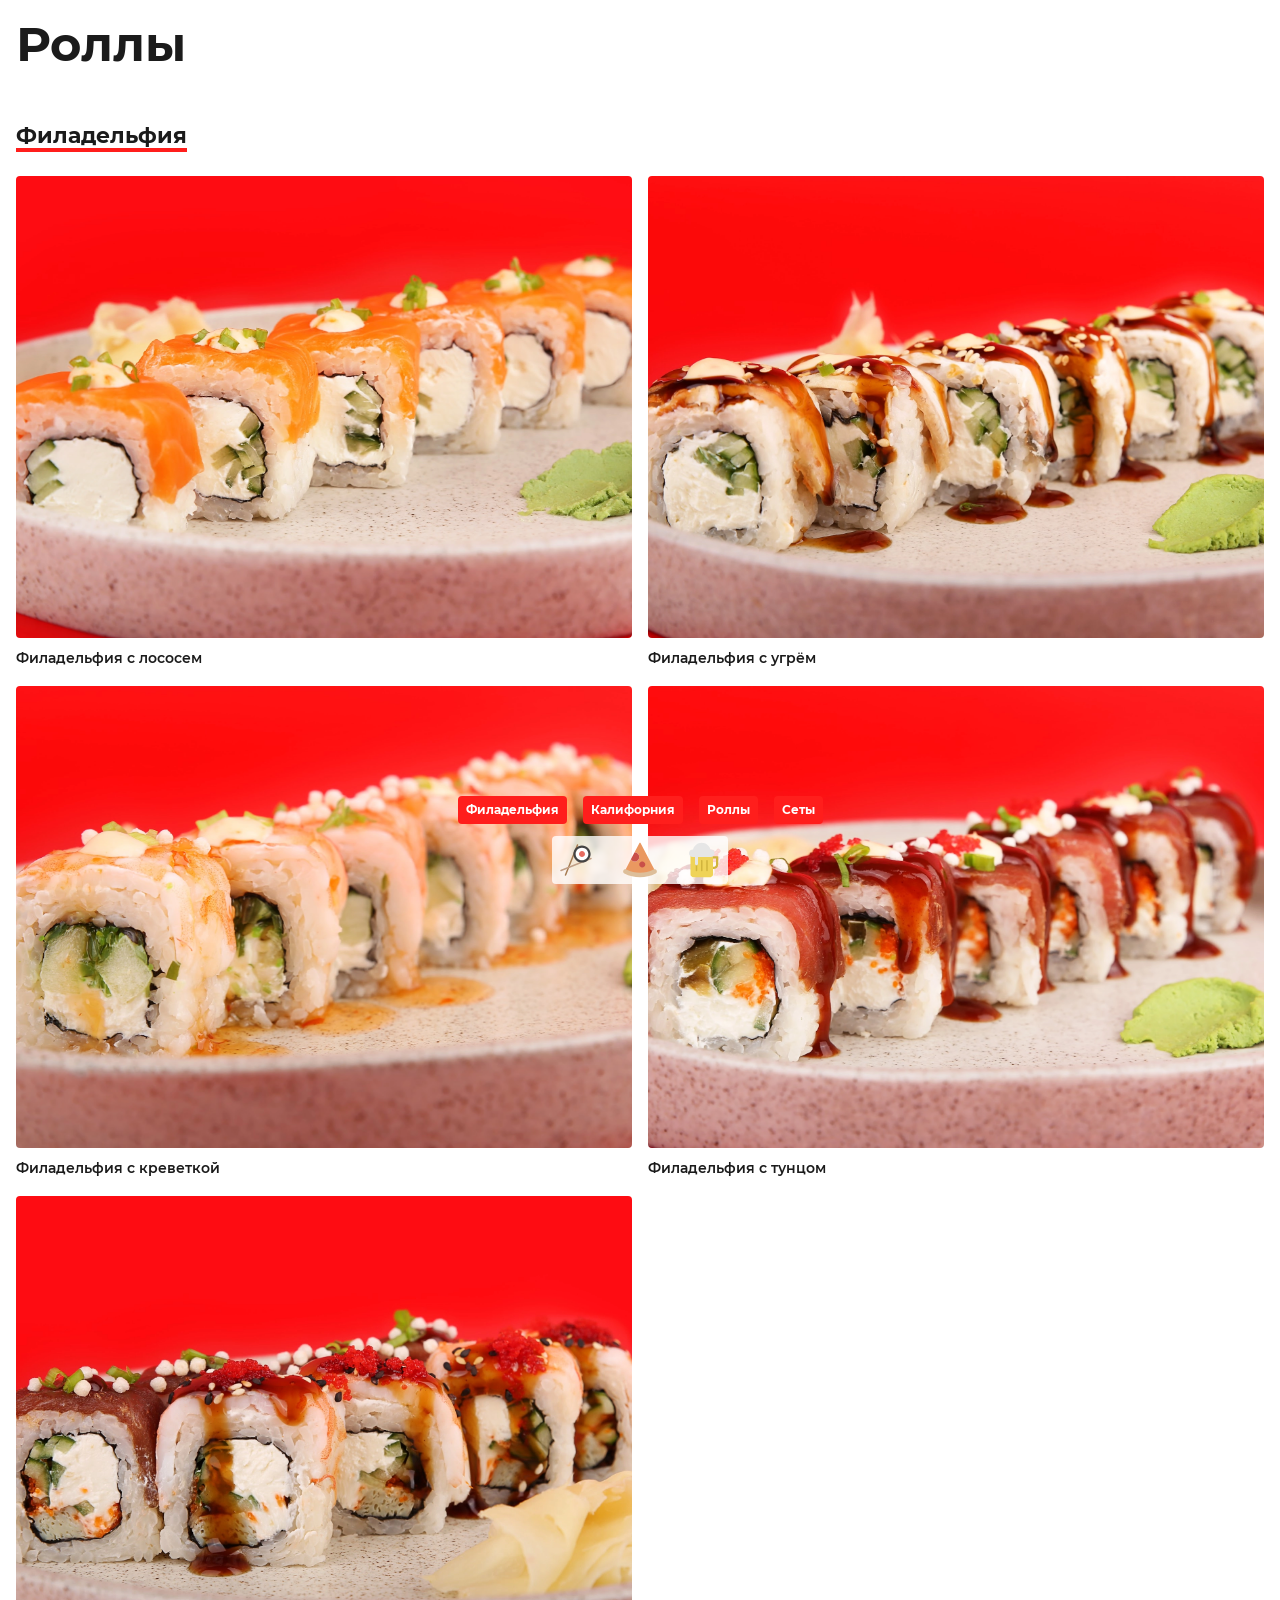
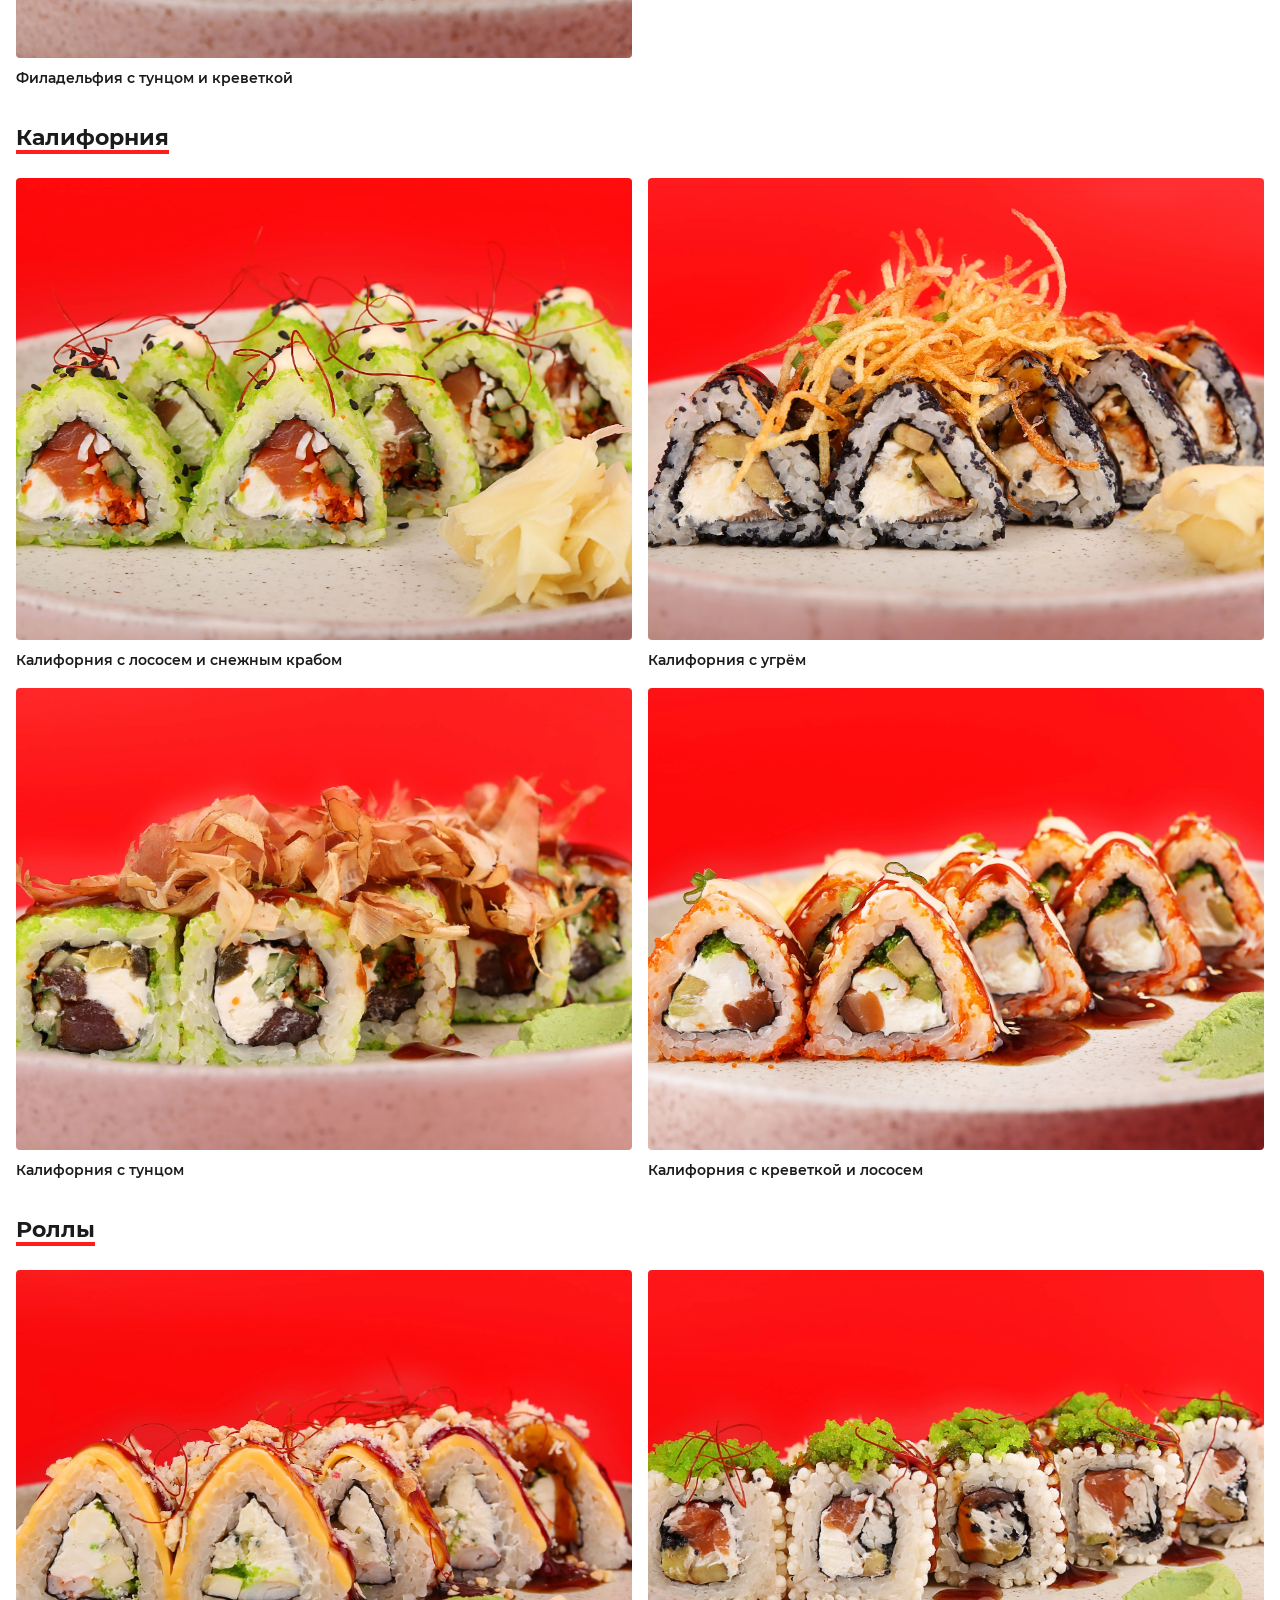
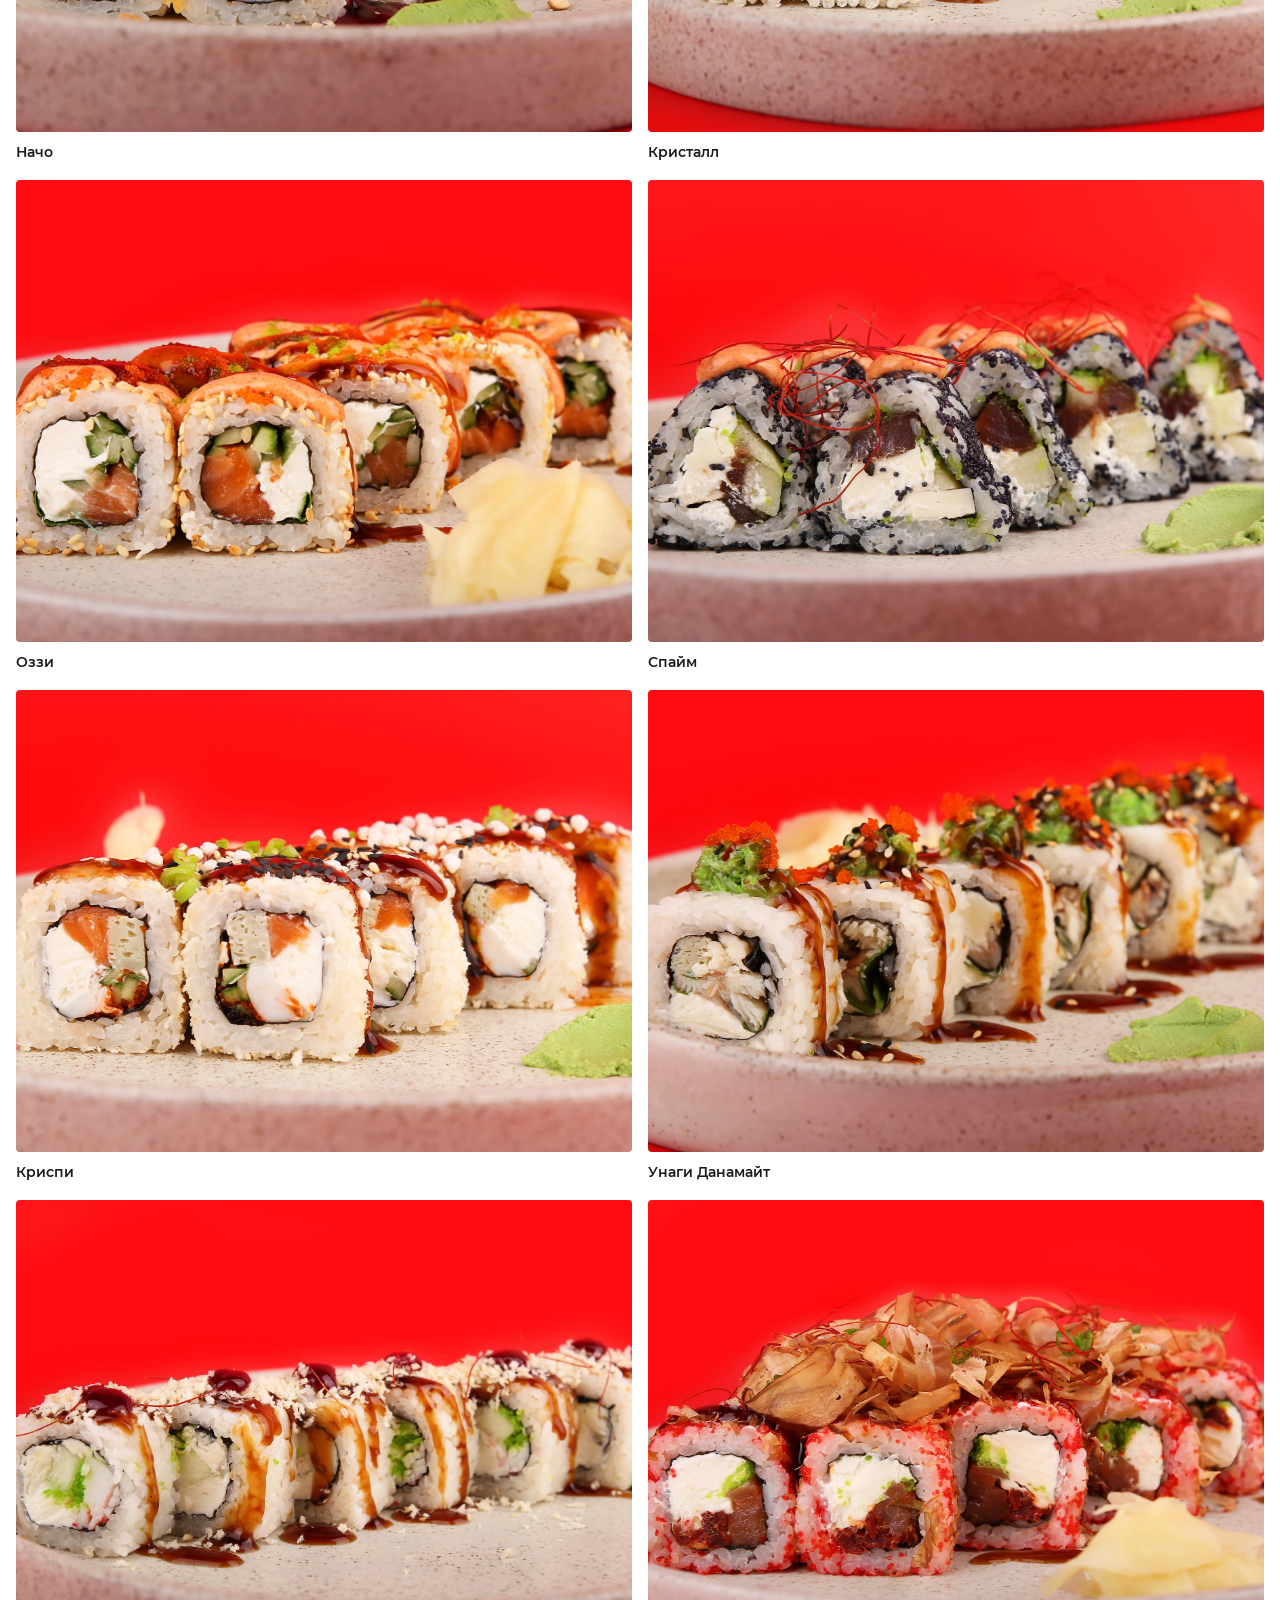
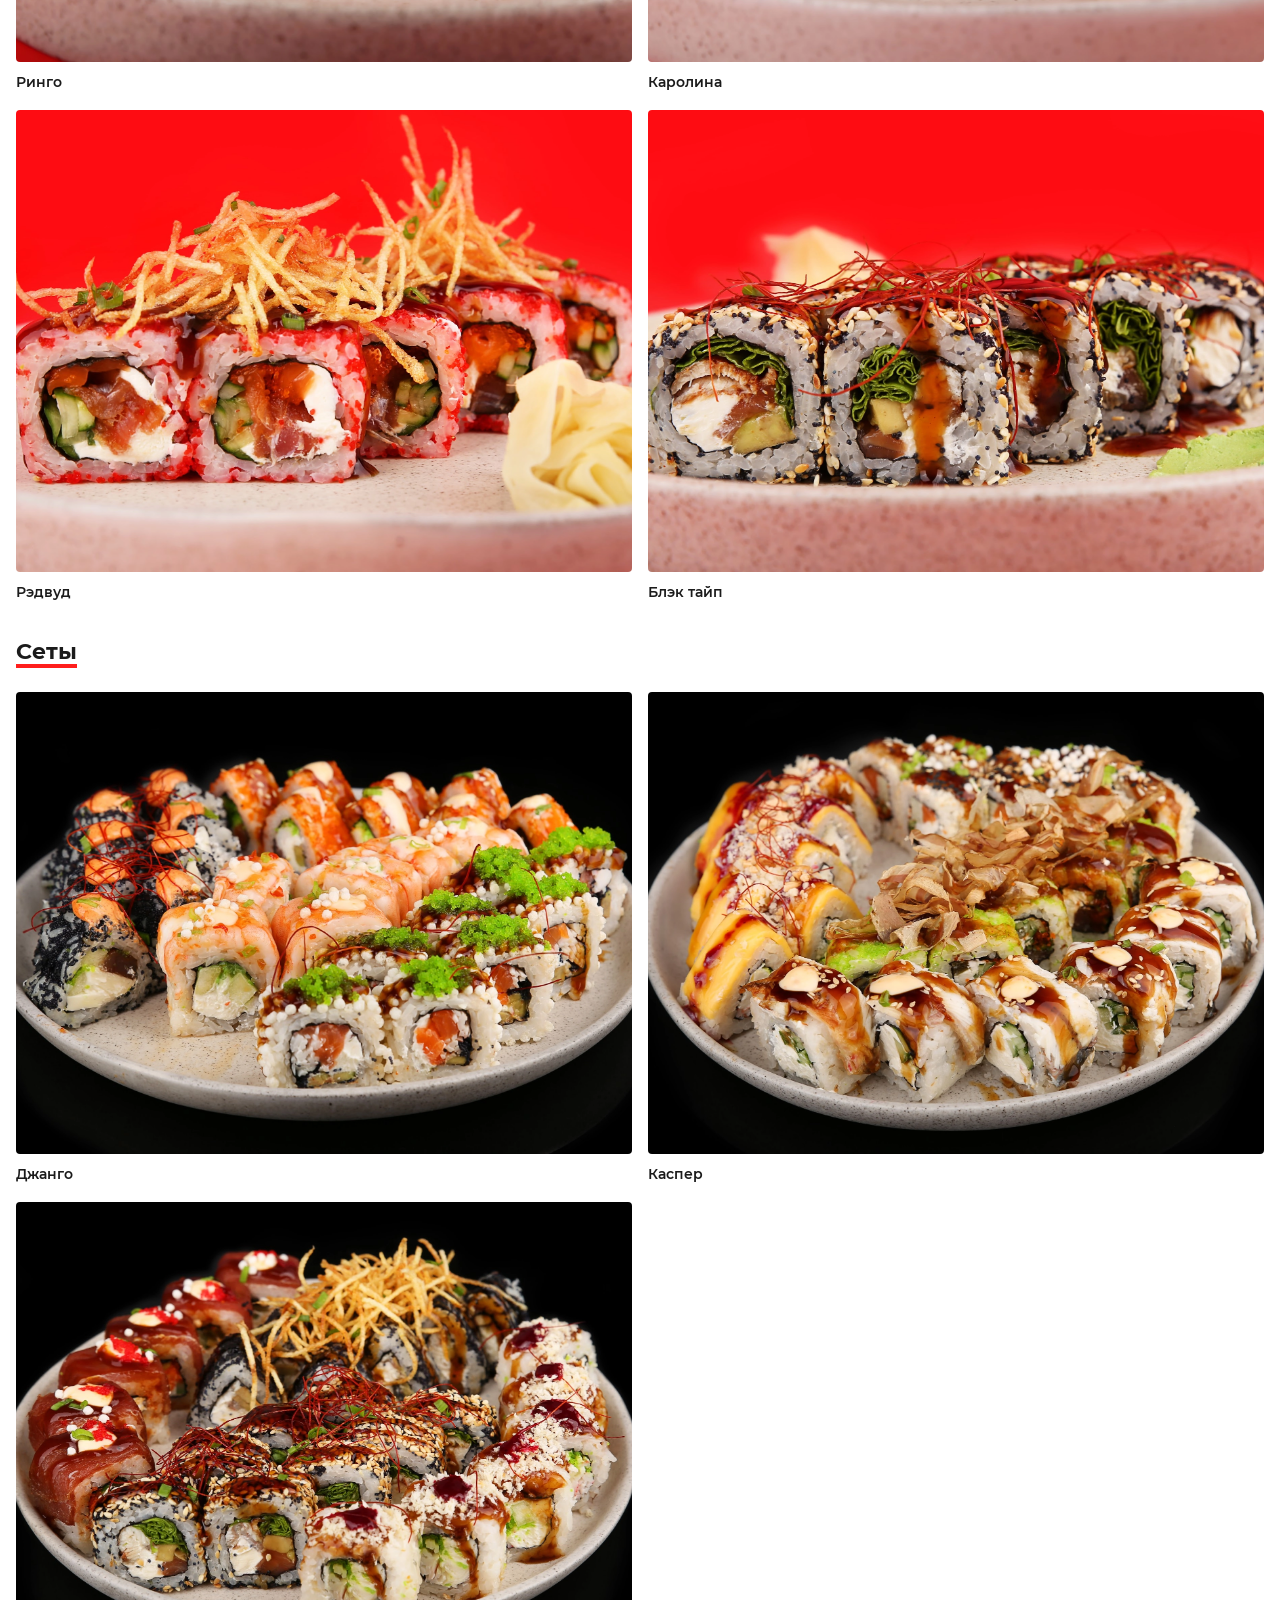
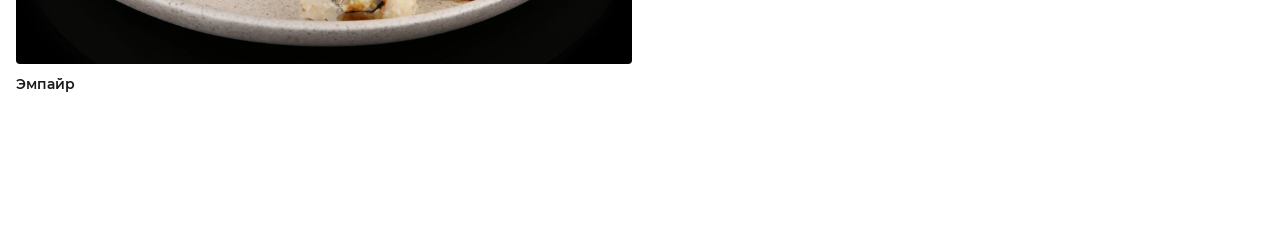
==== commit c6180059: "Add files via upload" ====
--- a/index.html
+++ b/index.html
@@ -16,7 +16,7 @@
     <link rel="preload" href="fonts/montserrat-400.woff2" as="font" crossorigin="anonymous">
     <link rel="preload" href="fonts/montserrat-600.woff2" as="font" crossorigin="anonymous">
     <link rel="preload" href="fonts/montserrat-700.woff2" as="font" crossorigin="anonymous">
-    <link rel="stylesheet" href="css/style.min.css?_v=20260704190620">
+    <link rel="stylesheet" href="css/style.min.css?_v=20260706211201">
   </head>
   <body class="page__body">
     <header class="header">
@@ -682,6 +682,6 @@
         </div>
       </section>
     </main>
-    <script src="js/bundle.min.js?_v=20260704190620"></script>
+    <script src="js/bundle.min.js?_v=20260706211201"></script>
   </body>
 </html>
--- a/css/style.min.css
+++ b/css/style.min.css
@@ -1 +1 @@
-html{line-height:1.15;-webkit-text-size-adjust:100%;-moz-text-size-adjust:100%;text-size-adjust:100%}a{background-color:transparent}abbr[title]{border-bottom:none;text-decoration:underline;-webkit-text-decoration:underline dotted;text-decoration:underline dotted}b,strong{font-weight:bolder}code,kbd,samp{font-family:monospace;font-size:1em}small{font-size:80%}sub,sup{position:relative;vertical-align:baseline;font-size:75%;line-height:0}sub{bottom:-.25em}sup{top:-.5em}img{border-style:none}button,input,optgroup,select,textarea{margin:0;font-family:inherit;font-size:100%;line-height:1.15}button,input{overflow:visible}button,select{text-transform:none}[type=button],[type=reset],[type=submit],button{-webkit-appearance:button;-moz-appearance:button;appearance:button}[type=button]::-moz-focus-inner,[type=reset]::-moz-focus-inner,[type=submit]::-moz-focus-inner,button::-moz-focus-inner{border-style:none;padding:0}[type=button]:-moz-focusring,[type=reset]:-moz-focusring,[type=submit]:-moz-focusring,button:-moz-focusring{outline:1px dotted ButtonText}fieldset{padding:.35em .75em .625em}legend{display:table;padding:0;max-width:100%;box-sizing:border-box;white-space:normal;color:inherit}progress{vertical-align:baseline}textarea{overflow:auto}[type=checkbox],[type=radio]{padding:0;box-sizing:border-box}[type=number]::-webkit-inner-spin-button,[type=number]::-webkit-outer-spin-button{height:auto}[type=search]{-webkit-appearance:textfield;-moz-appearance:textfield;appearance:textfield;outline-offset:-2px}[type=search]::-webkit-search-decoration{-webkit-appearance:none;appearance:none}::-webkit-file-upload-button{-webkit-appearance:button;appearance:button;font:inherit}details{display:block}summary{display:list-item}template{display:none}[hidden]{display:none}@font-face{src:url(../fonts/montserrat-400.woff2) format("woff2"),url(../fonts/montserrat-400.woff) format("woff");font-family:Montserrat;font-weight:400;font-style:normal;font-display:swap}@font-face{src:url(../fonts/montserrat-600.woff2) format("woff2"),url(../fonts/montserrat-600.woff) format("woff");font-family:Montserrat;font-weight:600;font-style:normal;font-display:swap}@font-face{src:url(../fonts/montserrat-700.woff2) format("woff2"),url(../fonts/montserrat-700.woff) format("woff");font-family:Montserrat;font-weight:700;font-style:normal;font-display:swap}*,::after,::before{box-sizing:border-box}img{display:block;height:auto;max-width:100%}textarea{resize:none}input{font-family:unset;font-size:unset;line-height:unset}input::-webkit-inner-spin-button,input::-webkit-outer-spin-button{-webkit-appearance:none;appearance:none;margin:0}input[type=file]{width:0;height:0;opacity:0;pointer-events:none}input[type=number]{-webkit-appearance:textfield;-moz-appearance:textfield;appearance:textfield}input:-webkit-autofill,input:-webkit-autofill:focus,input:-webkit-autofill:hover,select:-webkit-autofill,select:-webkit-autofill:focus,select:-webkit-autofill:hover,textarea:-webkit-autofill,textarea:-webkit-autofill:focus,textarea:-webkit-autofill:hover{box-shadow:0 0 0 1000px #131313 inset;-webkit-text-fill-color:#fff;-webkit-transition:background-color 5000s ease-in-out 0s;transition:background-color 5000s ease-in-out 0s}svg{pointer-events:none}button{border:none;padding:0;font-size:unset;line-height:unset;color:unset;background-color:transparent;cursor:pointer}a{text-decoration:none;color:unset}a[href^="mailto:"],a[href^="tel:"]{font-variant-numeric:lining-nums;white-space:nowrap}p{margin:0}b{font-weight:600}dl,ol,ul{list-style:none;margin:0;padding:0}[data-whatintent=mouse] :focus{outline:0}.page{scroll-padding-top:16px}.page__body{display:flex;flex-direction:column;overflow-anchor:none;margin:0;min-width:360px;min-height:100dvh;font-family:Montserrat,sans-serif;font-weight:400;font-style:normal;font-feature-settings:"pnum" on,"lnum" on;font-size:14px;line-height:171%;color:#1b1b1b;background-color:#fff;overscroll-behavior:none}.visually-hidden:not(:focus,:active),input[type=checkbox].visually-hidden,input[type=radio].visually-hidden{position:absolute;-webkit-clip-path:inset(100%);clip-path:inset(100%);overflow:hidden;margin:-1px;border:0;padding:0;width:1px;height:1px;white-space:nowrap;clip:rect(0 0 0 0)}.container{margin-right:auto;margin-left:auto;padding-right:16px;padding-left:16px;width:100%;max-width:1280px}.card{position:fixed;z-index:100;inset:0;padding:16px;background-color:#fff;opacity:0;pointer-events:none;transition:opacity .2s}.card.open{opacity:1;pointer-events:visible}.card__close{display:flex;justify-self:end;width:24px;height:24px;margin-bottom:16px}.card__icon{width:24px;height:24px;fill:#ff1e1c;pointer-events:none}.card__wrapper{display:grid;overflow:auto;max-height:calc(100dvh - 58px);padding-bottom:16px}.card__title{margin:24px 0 0 0;font-size:24px;line-height:32px;font-weight:600}.card__image{order:-1}.card__image img{border-radius:4px}.card__text{padding-top:12px;display:grid;row-gap:9px;font-size:14px;line-height:22px}.card__text p{position:relative;font-weight:400}.card__text p:not(:last-child)::before{display:block;position:absolute;content:"";bottom:-5px;width:100%;height:1px;background-color:rgba(0,0,0,.25)}.card__text b{font-weight:600}.card__text span{color:#ff1e1c}.header{position:fixed;bottom:0;z-index:10;padding:16px 0;width:100%}.header__container{display:grid}.header__filter{display:grid}.header__wrapper{display:flex;gap:16px;background-color:rgba(255,255,255,.8);border-radius:4px;justify-self:center;margin-top:12px}.header__toggle{display:flex;width:48px;height:48px;justify-content:center;align-items:center}.header__toggle-image{display:flex;width:36px;height:36px}.menu{display:grid;gap:32px}.menu__list{display:grid}.menu__item{display:grid}.menu__title{justify-self:start;position:relative;margin:0;font-size:24px;line-height:32px;font-weight:700}.menu__title::before{content:"";bottom:0;left:0;position:absolute;width:100%;height:4px;background-color:#ff1e1c}.menu__position-list{display:grid;grid-template-columns:1fr 1fr;gap:16px;padding-top:24px}.filter{display:grid;max-width:calc(100% + 32px);justify-self:center;overflow:auto;margin:0 -16px;padding:0 16px}.filter__list{display:flex;gap:16px}.filter__link{display:flex;color:#1b1b1b;background-color:#ff1e1c;padding:4px 8px;font-size:12px;border-radius:4px;font-weight:700;line-height:20px;color:#fff;white-space:nowrap}.item{display:grid;align-content:start;cursor:pointer}.item__title{margin:0;padding-top:8px;font-size:16px;line-height:24px;font-weight:600;pointer-events:none}.item__image{position:relative;pointer-events:none;order:-1;display:grid;width:100%;height:0;padding-bottom:100%}.item__image img{position:absolute;top:0;left:0;width:100%;height:100%;-o-object-fit:cover;object-fit:cover;border-radius:4px}.main{flex:1 0 auto;padding:16px 0 136px}.main__title{font-size:48px;line-height:56px;margin:0;padding:0 16px;font-weight:700}.content{display:grid;padding-top:48px}+html{line-height:1.15;-webkit-text-size-adjust:100%;-moz-text-size-adjust:100%;text-size-adjust:100%}a{background-color:transparent}abbr[title]{border-bottom:none;text-decoration:underline;-webkit-text-decoration:underline dotted;text-decoration:underline dotted}b,strong{font-weight:bolder}code,kbd,samp{font-family:monospace;font-size:1em}small{font-size:80%}sub,sup{position:relative;vertical-align:baseline;font-size:75%;line-height:0}sub{bottom:-.25em}sup{top:-.5em}img{border-style:none}button,input,optgroup,select,textarea{margin:0;font-family:inherit;font-size:100%;line-height:1.15}button,input{overflow:visible}button,select{text-transform:none}[type=button],[type=reset],[type=submit],button{-webkit-appearance:button;-moz-appearance:button;appearance:button}[type=button]::-moz-focus-inner,[type=reset]::-moz-focus-inner,[type=submit]::-moz-focus-inner,button::-moz-focus-inner{border-style:none;padding:0}[type=button]:-moz-focusring,[type=reset]:-moz-focusring,[type=submit]:-moz-focusring,button:-moz-focusring{outline:1px dotted ButtonText}fieldset{padding:.35em .75em .625em}legend{display:table;padding:0;max-width:100%;box-sizing:border-box;white-space:normal;color:inherit}progress{vertical-align:baseline}textarea{overflow:auto}[type=checkbox],[type=radio]{padding:0;box-sizing:border-box}[type=number]::-webkit-inner-spin-button,[type=number]::-webkit-outer-spin-button{height:auto}[type=search]{-webkit-appearance:textfield;-moz-appearance:textfield;appearance:textfield;outline-offset:-2px}[type=search]::-webkit-search-decoration{-webkit-appearance:none;appearance:none}::-webkit-file-upload-button{-webkit-appearance:button;appearance:button;font:inherit}details{display:block}summary{display:list-item}template{display:none}[hidden]{display:none}@font-face{src:url(../fonts/montserrat-400.woff2) format("woff2"),url(../fonts/montserrat-400.woff) format("woff");font-family:Montserrat;font-weight:400;font-style:normal;font-display:swap}@font-face{src:url(../fonts/montserrat-600.woff2) format("woff2"),url(../fonts/montserrat-600.woff) format("woff");font-family:Montserrat;font-weight:600;font-style:normal;font-display:swap}@font-face{src:url(../fonts/montserrat-700.woff2) format("woff2"),url(../fonts/montserrat-700.woff) format("woff");font-family:Montserrat;font-weight:700;font-style:normal;font-display:swap}*,::after,::before{box-sizing:border-box}img{display:block;height:auto;max-width:100%}textarea{resize:none}input{font-family:unset;font-size:unset;line-height:unset}input::-webkit-inner-spin-button,input::-webkit-outer-spin-button{-webkit-appearance:none;appearance:none;margin:0}input[type=file]{width:0;height:0;opacity:0;pointer-events:none}input[type=number]{-webkit-appearance:textfield;-moz-appearance:textfield;appearance:textfield}input:-webkit-autofill,input:-webkit-autofill:focus,input:-webkit-autofill:hover,select:-webkit-autofill,select:-webkit-autofill:focus,select:-webkit-autofill:hover,textarea:-webkit-autofill,textarea:-webkit-autofill:focus,textarea:-webkit-autofill:hover{box-shadow:0 0 0 1000px #131313 inset;-webkit-text-fill-color:#fff;-webkit-transition:background-color 5000s ease-in-out 0s;transition:background-color 5000s ease-in-out 0s}svg{pointer-events:none}button{border:none;padding:0;font-size:unset;line-height:unset;color:unset;background-color:transparent;cursor:pointer}a{text-decoration:none;color:unset}a[href^="mailto:"],a[href^="tel:"]{font-variant-numeric:lining-nums;white-space:nowrap}p{margin:0}b{font-weight:600}dl,ol,ul{list-style:none;margin:0;padding:0}[data-whatintent=mouse] :focus{outline:0}.page{scroll-padding-top:16px}.page__body{display:flex;flex-direction:column;overflow-anchor:none;margin:0;min-width:360px;min-height:100dvh;font-family:Montserrat,sans-serif;font-weight:400;font-style:normal;font-feature-settings:"pnum" on,"lnum" on;font-size:14px;line-height:171%;color:#1b1b1b;background-color:#fff;overscroll-behavior:none}.visually-hidden:not(:focus,:active),input[type=checkbox].visually-hidden,input[type=radio].visually-hidden{position:absolute;-webkit-clip-path:inset(100%);clip-path:inset(100%);overflow:hidden;margin:-1px;border:0;padding:0;width:1px;height:1px;white-space:nowrap;clip:rect(0 0 0 0)}.container{margin-right:auto;margin-left:auto;padding-right:16px;padding-left:16px;width:100%;max-width:1280px}.card{position:fixed;z-index:100;inset:0;padding:16px;background-color:#fff;opacity:0;pointer-events:none;transition:opacity .2s}.card.open{opacity:1;pointer-events:visible}.card__close{display:flex;justify-self:end;width:24px;height:24px;margin-bottom:16px}.card__icon{width:24px;height:24px;fill:#ff1e1c;pointer-events:none}.card__wrapper{display:grid;overflow:auto;max-height:calc(100dvh - 58px);padding-bottom:16px}.card__title{margin:24px 0 0 0;font-size:24px;line-height:32px;font-weight:600}.card__image{order:-1}.card__image img{border-radius:4px;margin:0 auto}.card__text{padding-top:12px;display:grid;row-gap:9px;font-size:14px;line-height:22px}.card__text p{position:relative;font-weight:400}.card__text p:not(:last-child)::before{display:block;position:absolute;content:"";bottom:-5px;width:100%;height:1px;background-color:rgba(0,0,0,.25)}.card__text b{font-weight:600}.card__text span{color:#ff1e1c}.header{position:fixed;bottom:0;z-index:10;padding:16px 0;width:100%}.header__container{display:grid}.header__filter{display:grid}.header__wrapper{display:flex;gap:16px;background-color:rgba(255,255,255,.8);border-radius:4px;justify-self:center;margin-top:12px}.header__toggle{display:flex;width:48px;height:48px;justify-content:center;align-items:center}.header__toggle-image{display:flex;width:36px;height:36px}.menu{display:grid;gap:32px}.menu__list{display:grid}.menu__item{display:grid}.menu__title{justify-self:start;position:relative;margin:0;font-size:22px;line-height:32px;font-weight:700}.menu__title::before{content:"";bottom:0;left:0;position:absolute;width:100%;height:4px;background-color:#ff1e1c}.menu__position-list{display:grid;grid-template-columns:1fr 1fr;gap:16px;padding-top:24px}.filter{display:grid;max-width:calc(100% + 32px);justify-self:center;overflow:auto;margin:0 -16px;padding:0 16px}.filter__list{display:flex;gap:16px}.filter__link{display:flex;color:#1b1b1b;background-color:#ff1e1c;padding:4px 8px;font-size:12px;border-radius:4px;font-weight:700;line-height:20px;color:#fff;white-space:nowrap}.item{display:grid;align-content:start;cursor:pointer}.item__title{margin:0;padding-top:8px;font-size:14px;line-height:24px;font-weight:600;pointer-events:none}.item__image{position:relative;pointer-events:none;order:-1;display:grid;width:100%;height:0;padding-bottom:75%}.item__image img{position:absolute;top:0;left:0;width:100%;height:100%;-o-object-fit:cover;object-fit:cover;border-radius:4px}.main{flex:1 0 auto;padding:16px 0 136px}.main__title{font-size:48px;line-height:56px;margin:0;padding:0 16px;font-weight:700}.content{display:grid;padding-top:48px}
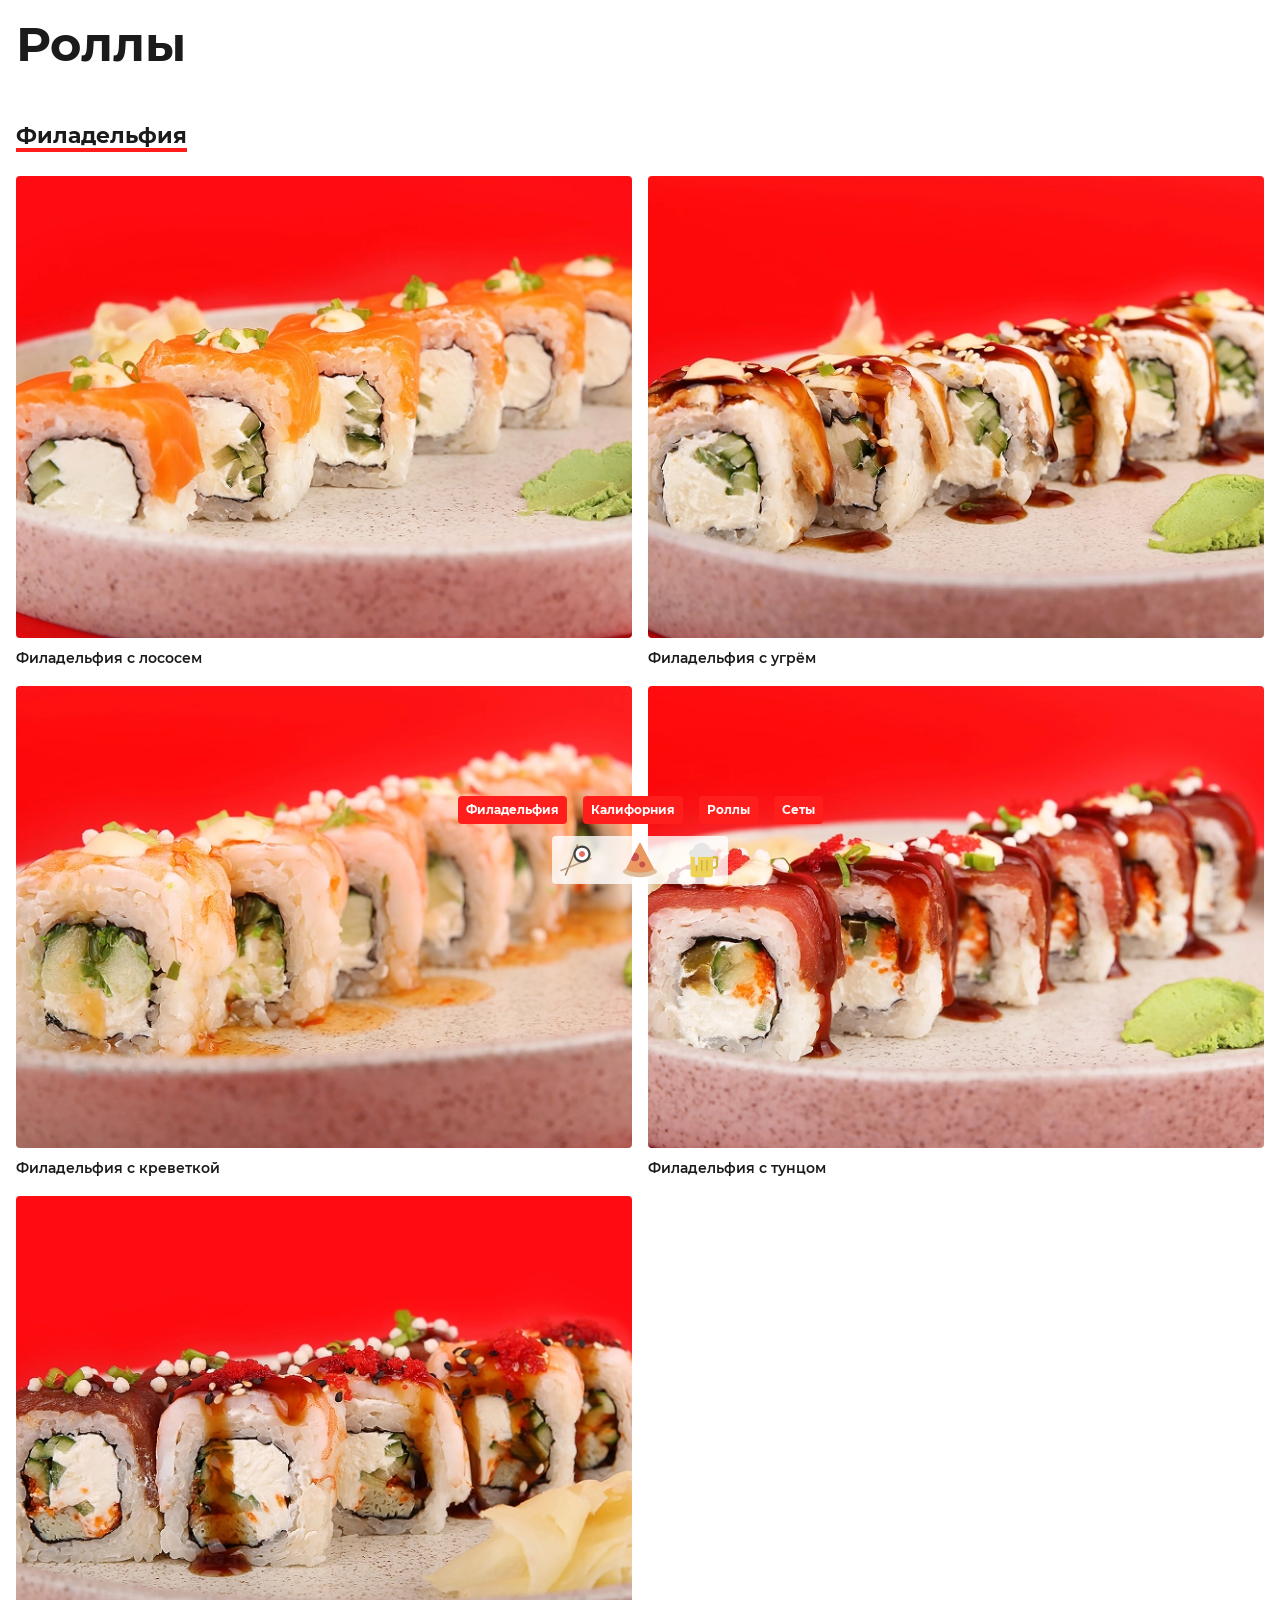
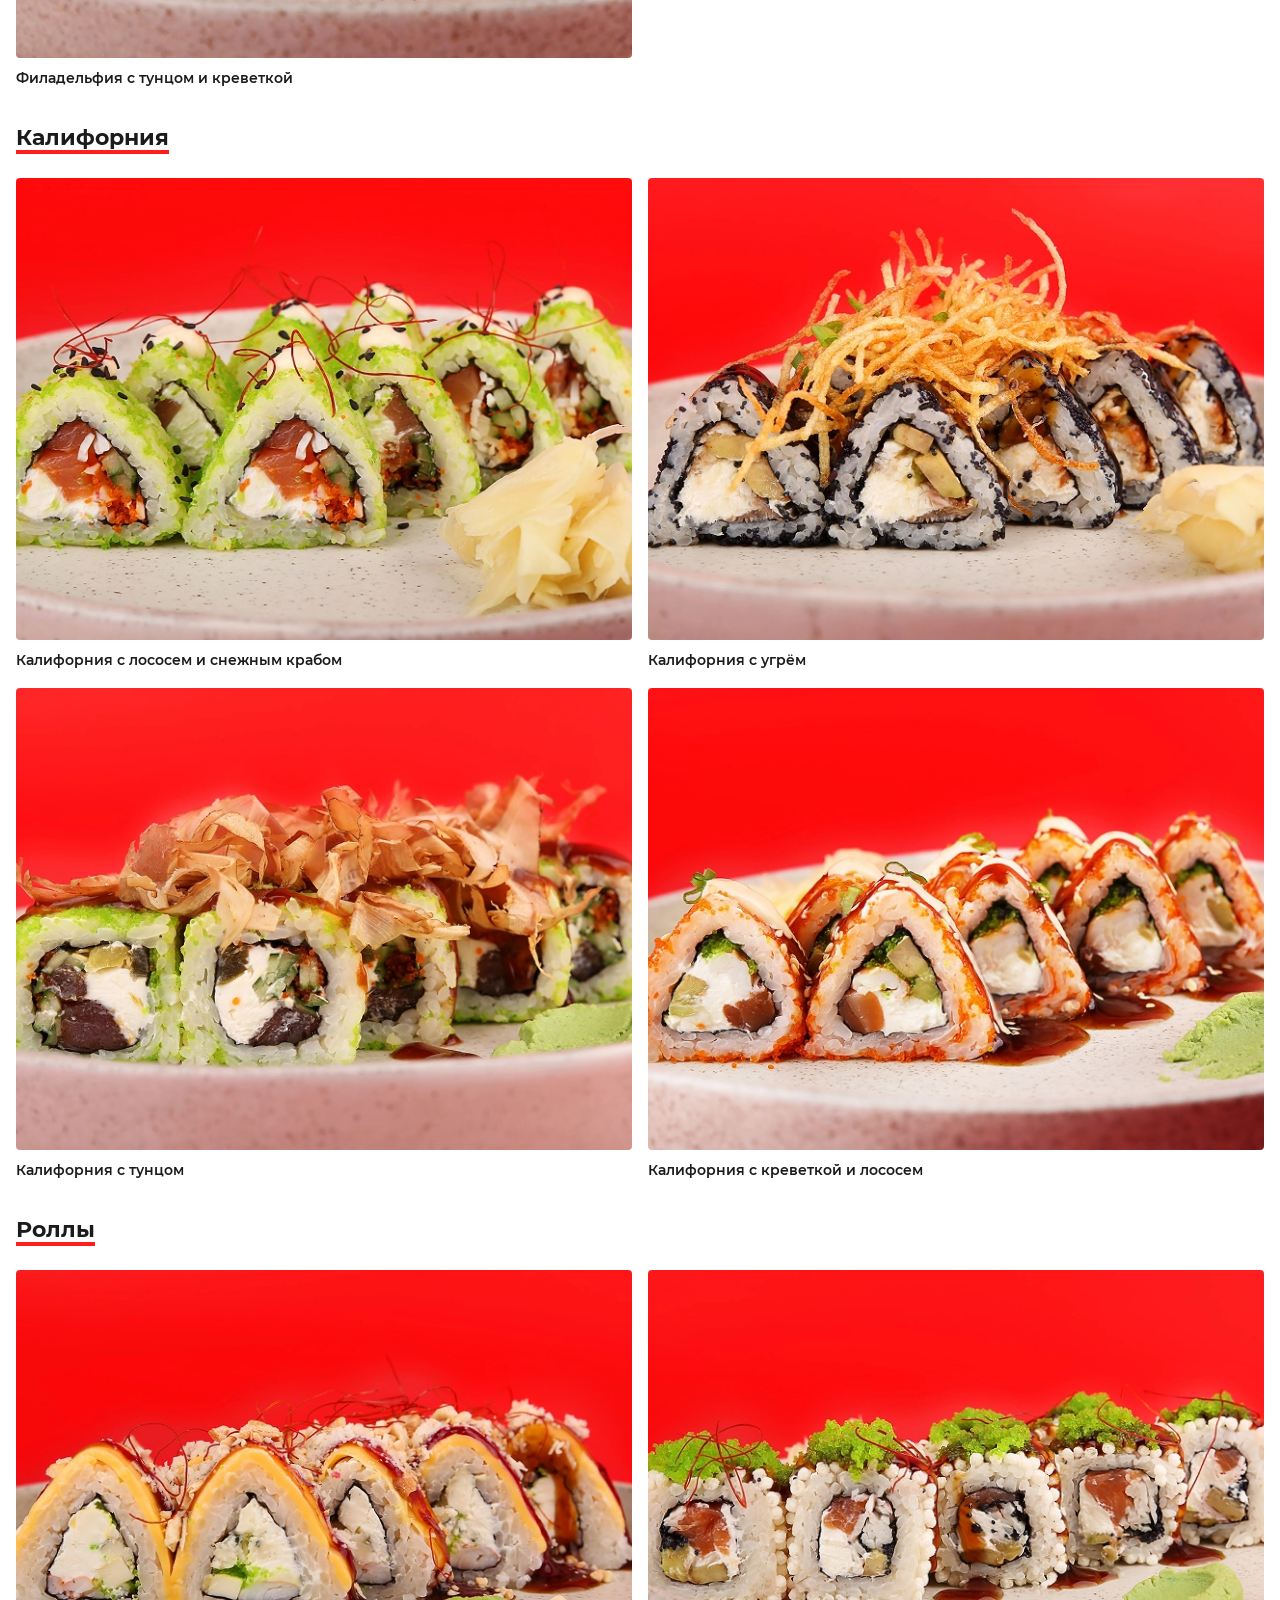
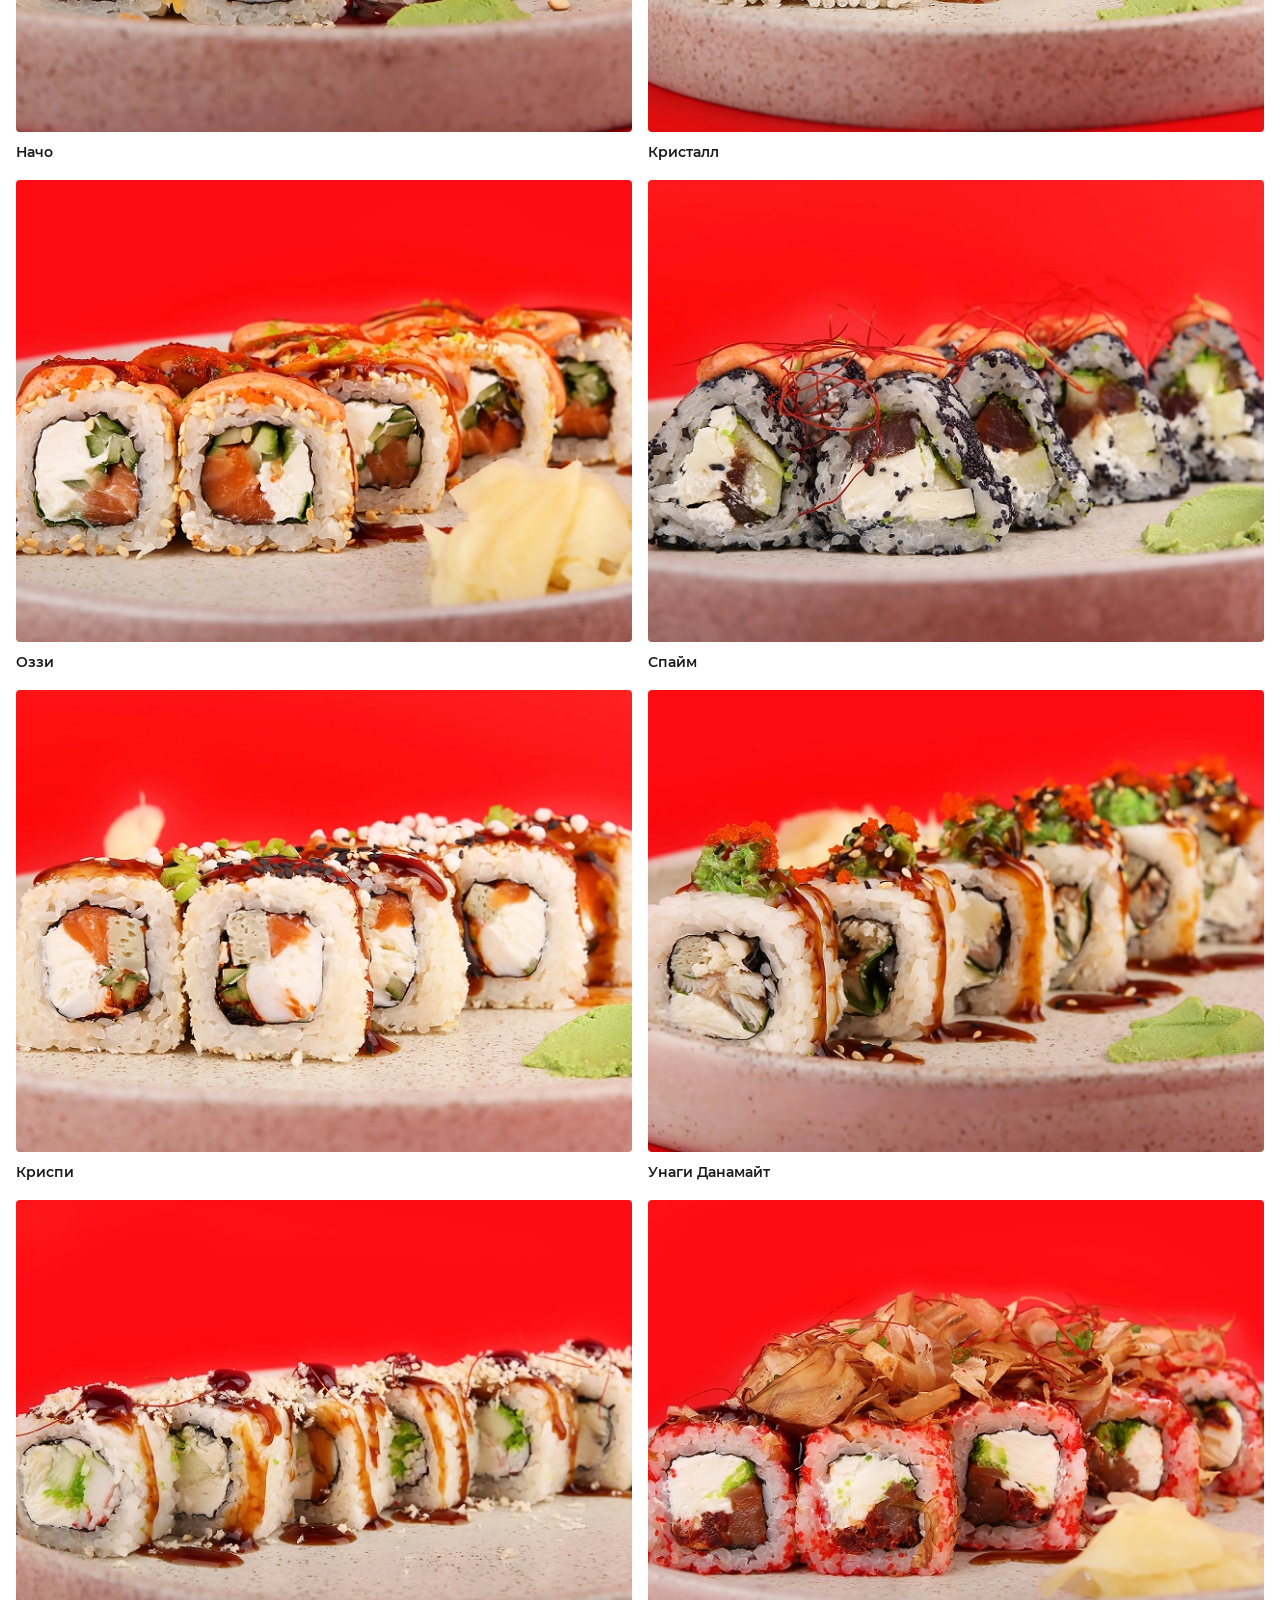
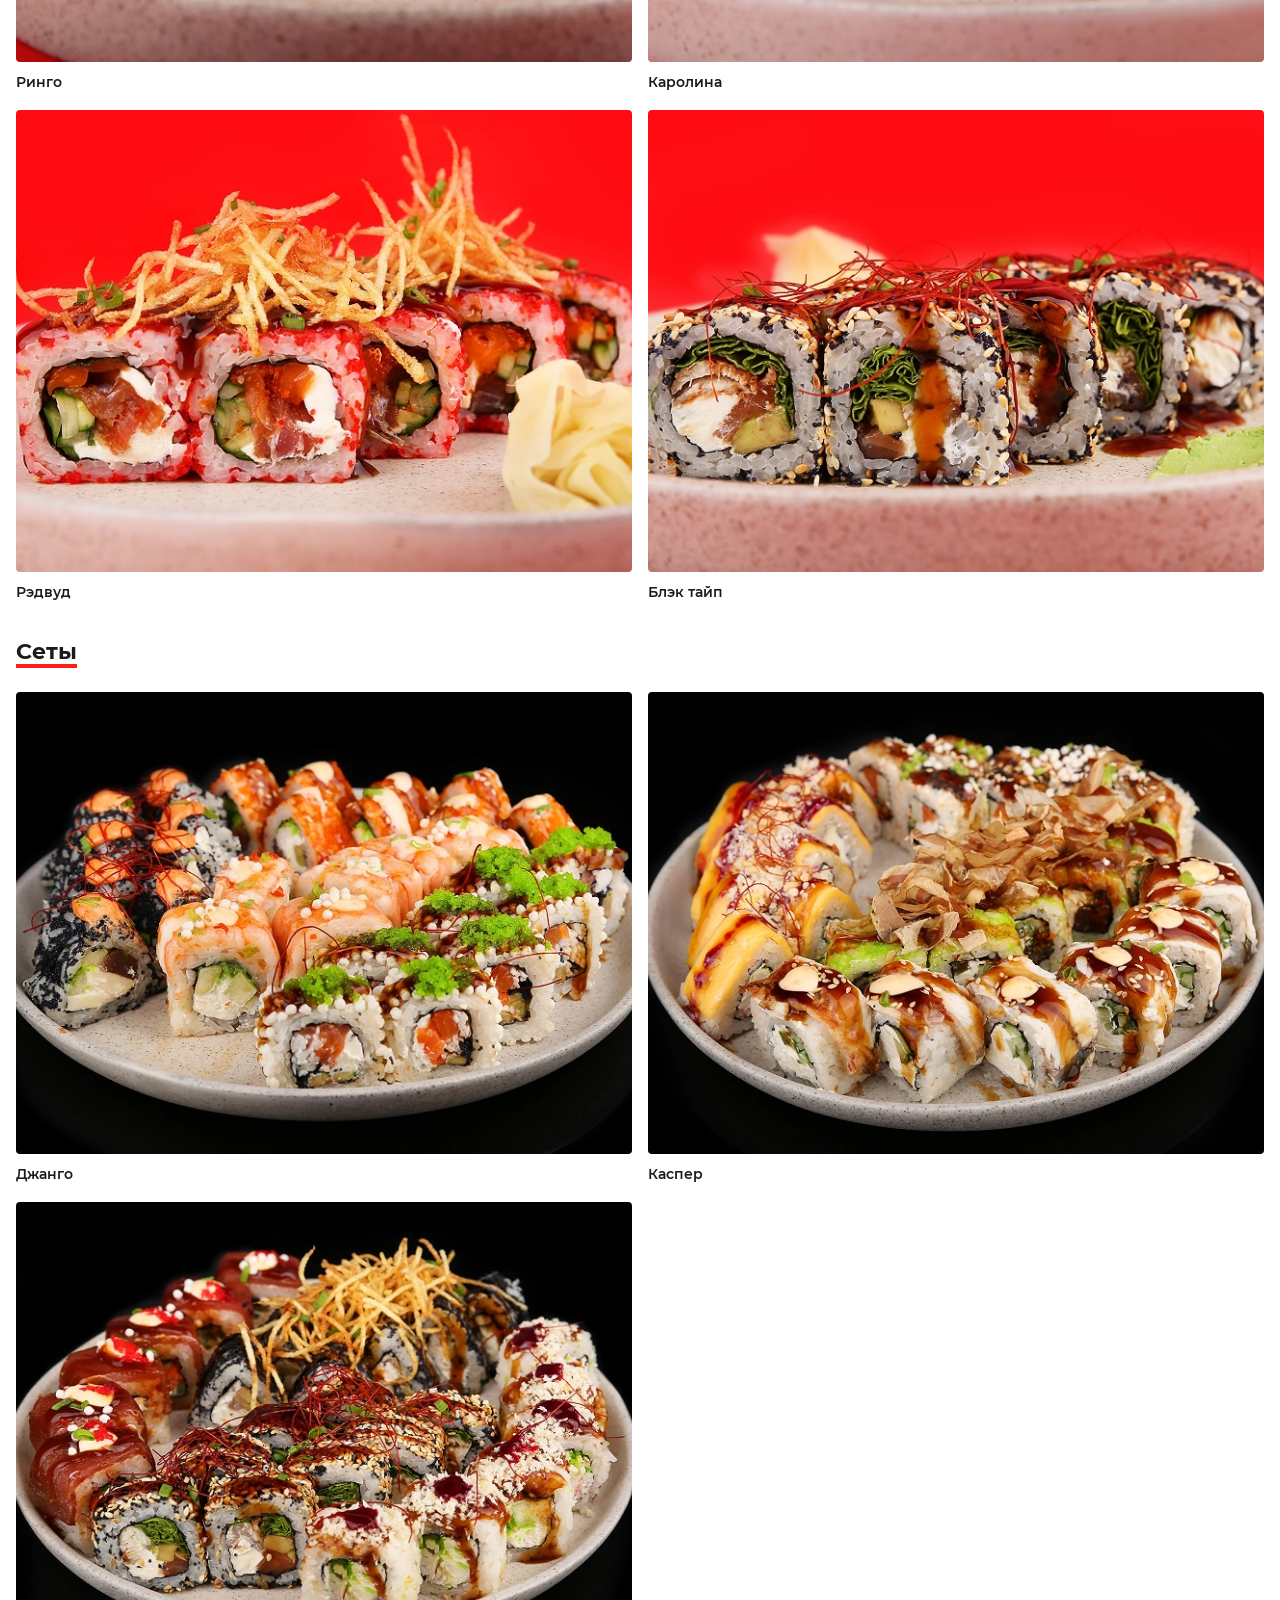
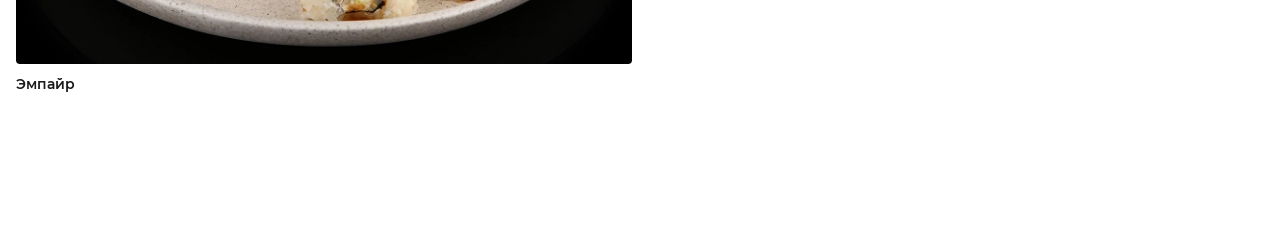
==== commit 68f65449: "Add files via upload" ====
--- a/index.html
+++ b/index.html
@@ -16,7 +16,7 @@
     <link rel="preload" href="fonts/montserrat-400.woff2" as="font" crossorigin="anonymous">
     <link rel="preload" href="fonts/montserrat-600.woff2" as="font" crossorigin="anonymous">
     <link rel="preload" href="fonts/montserrat-700.woff2" as="font" crossorigin="anonymous">
-    <link rel="stylesheet" href="css/style.min.css?_v=20260706211201">
+    <link rel="stylesheet" href="css/style.min.css?_v=20260710200233">
   </head>
   <body class="page__body">
     <header class="header">
@@ -682,6 +682,6 @@
         </div>
       </section>
     </main>
-    <script src="js/bundle.min.js?_v=20260706211201"></script>
+    <script src="js/bundle.min.js?_v=20260710200233"></script>
   </body>
 </html>
